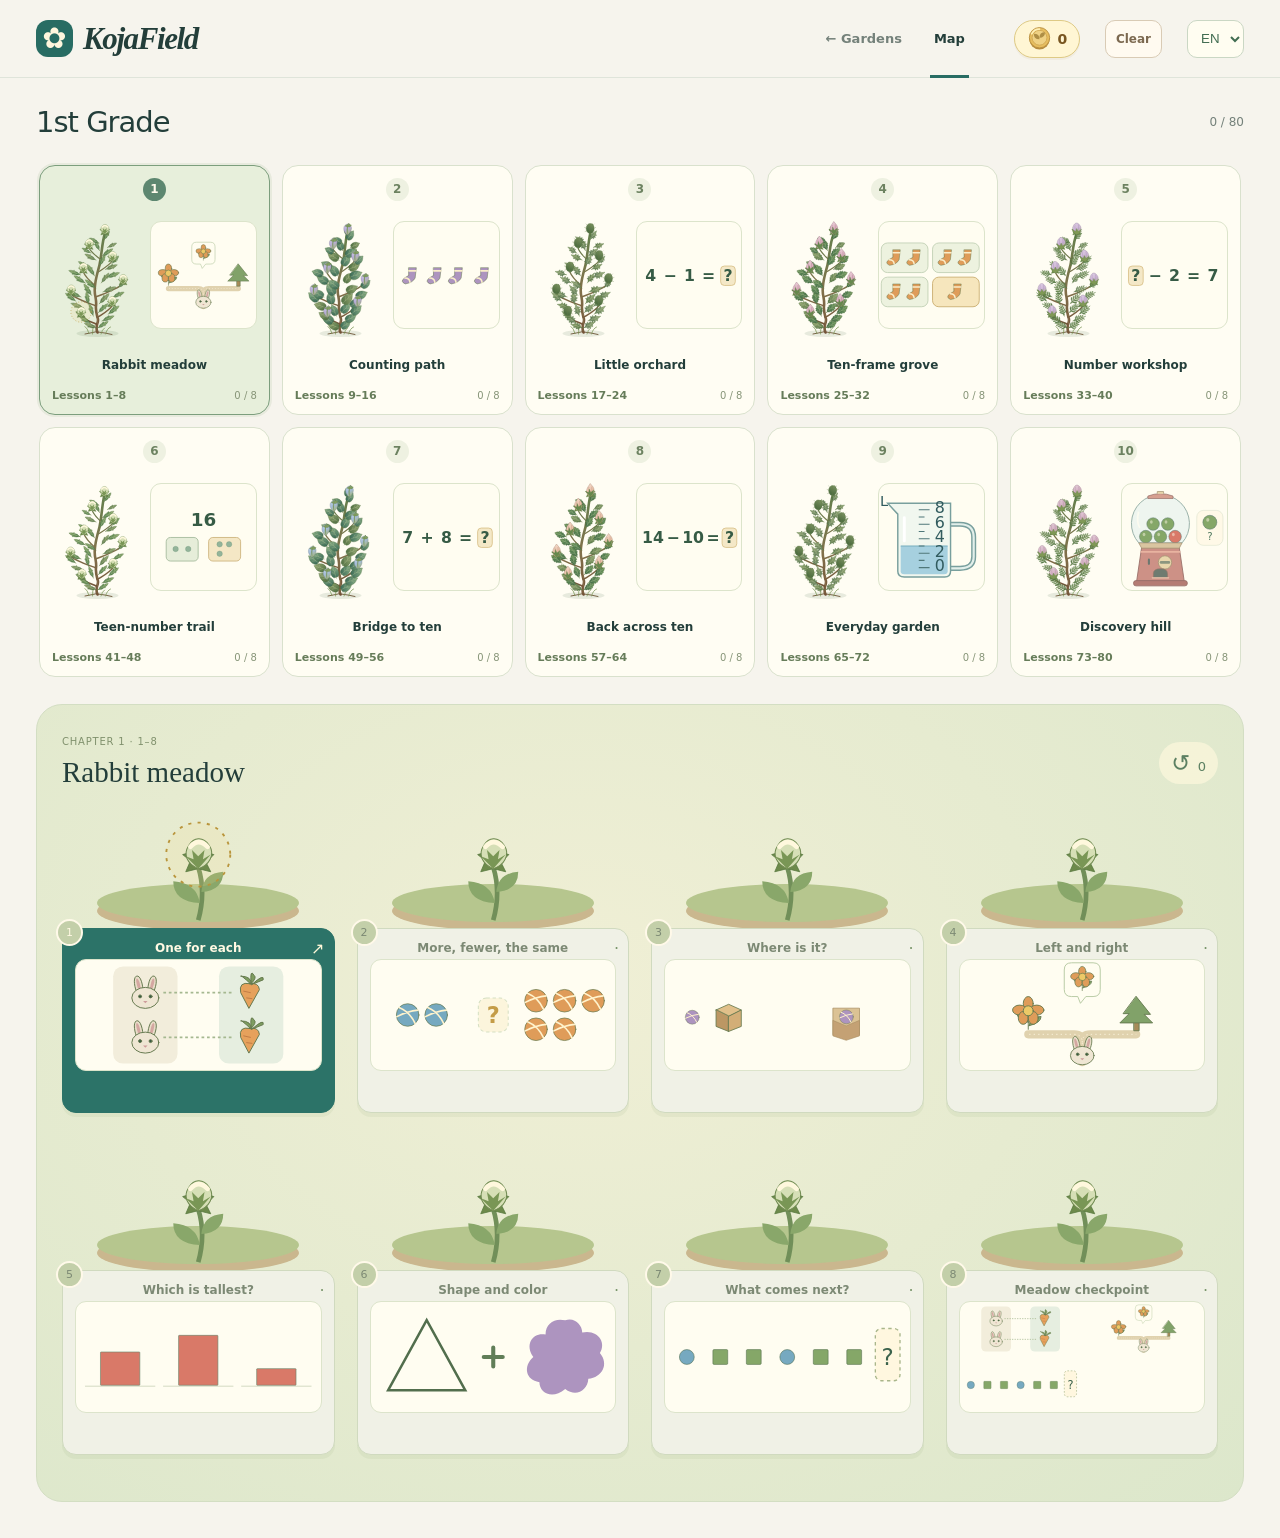
==== garden.html @ 95ffe177 "Add files via upload" ====
<!doctype html>
<html lang="en">
  <head>
    <meta charset="utf-8" />
    <meta name="viewport" content="width=device-width,initial-scale=1" />
    <meta name="theme-color" content="#f6f4ed" />
    <title>1st Grade · KojaField</title>
    <meta
      name="description"
      content="Eighty first-grade maths adventures with pictures and gentle whole-set feedback."
    />
    <link rel="icon" href="assets-mark.svg" />
    <link rel="stylesheet" href="css/styles.css?v=kojafield-20261116-11" />
    <link rel="stylesheet" href="css/gardens.css?v=kojafield-20261116-11" />
    <link rel="stylesheet" href="css/grade1.css?v=kojafield-20261116-11" />
    <link rel="stylesheet" href="css/garden-wallet.css?v=kojafield-20261116-11" />
    <script src="data/grade1.js?v=kojafield-20261116-11" defer></script>
    <script src="js/grade1-questions.js?v=kojafield-20261116-11" defer></script>
    <script src="js/grade1-questions-v4.js?v=kojafield-20261116-11" defer></script>
    <script src="js/grade1-questions-v5.js?v=kojafield-20261116-11" defer></script>
    <script src="js/grade1-simple-questions.js?v=kojafield-20261116-11" defer></script>
    <script src="js/i18n-grade1.js?v=kojafield-20261116-11" defer></script>
    <script src="js/i18n-questions.js?v=kojafield-20261116-11" defer></script>
    <script src="js/i18n.js?v=kojafield-20261116-11" defer></script>
    <script src="js/grade1-engine.js?v=kojafield-20261116-11" defer></script>
    <script src="js/bush.js?v=kojafield-20261116-11" defer></script>
    <script src="js/flower.js?v=kojafield-20261116-11" defer></script>
    <script src="js/grade1-visuals.js?v=kojafield-20261116-11" defer></script>
    <script src="js/grade1-simple-presentation.js?v=kojafield-20261116-11" defer></script>
    <script src="js/grade1-task-design.js?v=kojafield-20261116-11" defer></script>
    <script src="js/grade1-task-cues.js?v=kojafield-20261116-11" defer></script>
    <script src="js/garden-items.js?v=kojafield-20261116-11" defer></script>
    <script src="js/garden-rewards.js?v=kojafield-20261116-11" defer></script>
    <script src="js/garden-wallet.js?v=kojafield-20261116-11" defer></script>
    <script src="js/lesson-previews.js?v=kojafield-20261116-11" defer></script>
    <script src="js/shape-options.js?v=kojafield-20261116-11" defer></script>
    <script src="js/grade1-app.js?v=kojafield-20261116-11" defer></script>
    <link rel="stylesheet" href="css/game-reset.css?v=kojafield-20261116-11" />
    <script src="js/game-reset.js?v=kojafield-20261116-11" defer></script>
  </head>
  <body>
    <a class="skip-link" href="#main">Skip to game</a>
    <header class="site-header garden-lesson-header">
      <a class="brand" href="index.html#garden-1" aria-label="All gardens"
        ><span class="brand-symbol" aria-hidden="true">✿</span> KojaField</a
      >
      <nav aria-label="Navigation">
        <a class="nav-link field-link" href="index.html#garden-1" aria-label="All gardens"
          >← Gardens</a
        ><button class="nav-link active" id="g1-map">Map</button>
      </nav>
      <div class="header-right">
        <a
          class="garden-wallet-pill"
          href="index.html#garden-1"
          data-garden-wallet="grade1"
          aria-label="Garden shop"
          ><span class="sr-only">Coins for your garden</span><span data-wallet-balance>0</span></a
        >
      </div>
      <label class="language-picker" data-no-translate
        ><span class="sr-only">Language / Nyelv</span
        ><select data-language-switch aria-label="Language / Nyelv">
          <option value="en">EN</option>
          <option value="hu">HU</option>
        </select></label
      >
    </header>
    <main id="main">
      <p class="save-note" id="g1-save-note" role="status" hidden>Cannot save in this browser.</p>
      <section id="g1-map-view">
        <div class="journey-heading">
          <h1>1st Grade</h1>
          <span class="field-count" id="g1-count">0 / 80</span>
        </div>
        <div class="g1-worlds" id="g1-worlds" aria-label="Choose a chapter"></div>
        <section class="g1-world-panel">
          <div class="g1-world-heading">
            <div>
              <span id="g1-world-number" class="g1-kicker"></span>
              <h2 id="g1-world-title"></h2>
            </div>
            <button
              id="g1-review"
              class="g1-review-link"
              aria-label="Practise skills that need another try"
            >
              ↺ <span id="g1-review-count">0</span>
            </button>
          </div>
          <div class="g1-stops" id="g1-stops"></div>
        </section>
      </section>
      <section id="g1-lesson-view" hidden>
        <div class="play-top">
          <button class="back-button" id="g1-back">← Map</button
          ><span class="level-skill" id="g1-location"></span>
        </div>
        <div class="play-heading">
          <h1 id="g1-title"></h1>
        </div>
        <details class="learn-panel g1-learn-panel" id="g1-learn">
          <summary>Show an example</summary>
          <div class="learn-content" id="g1-example"></div>
        </details>
        <div class="g1-missions" id="g1-missions" hidden></div>
        <section id="g1-work" hidden>
          <div class="g1-work-top">
            <button id="g1-fresh" type="button" class="button quiet" hidden>
              ↻ Fresh questions
            </button>
            <div class="g1-flower-summary">
              <div id="g1-flower"></div>
              <output id="g1-score">—</output>
            </div>
          </div>
          <section class="g1-workbook">
            <div class="workbook-heading">
              <p id="g1-instruction"></p>
              <span id="g1-answer-count" class="answer-counter"></span>
            </div>
            <div id="g1-progress-dots" class="g1-progress-dots" aria-hidden="true"></div>
            <h2 id="g1-task-prompt" class="g1-set-prompt" hidden></h2>
            <form id="g1-form" novalidate>
              <div id="g1-questions" class="g1-question-grid"></div>
              <div class="workbook-footer">
                <button id="g1-submit" class="button primary g1-big-action" type="submit"></button>
              </div>
            </form>
            <section id="g1-result" class="g1-result" role="status" hidden>
              <h2 id="g1-result-title"></h2>
              <p id="g1-result-copy"></p>
              <div id="g1-reward" class="garden-reward" hidden></div>
              <div id="g1-targeted" class="g1-targeted"></div>
              <div class="g1-result-actions">
                <button class="button primary" id="g1-next"></button
                ><button class="button quiet" id="g1-result-map">← <span>Map</span></button
                ><button class="button quiet" id="g1-retry-mission" hidden>
                  ↺ <span>Again</span>
                </button>
              </div>
            </section>
          </section>
          <div class="g1-record" id="g1-record"></div>
        </section>
      </section>
    </main>
    <dialog class="info-dialog" id="g1-dialog">
      <button class="icon-button dialog-close" id="g1-close" aria-label="Close">×</button>
      <div id="g1-dialog-copy"></div>
    </dialog>
    <noscript>Enable JavaScript to play.</noscript>
  </body>
</html>
---- css/styles.css ----
:root{--paper: #f6f4ed;--white: #fffefa;--ink: #233e3a;--muted: #74817a;--teal: #286c63;--line: #dfe4da;font-family:"Trebuchet MS","Avenir Next",system-ui,sans-serif;color:var(--ink);background:var(--paper);font-synthesis:none}*{box-sizing:border-box}body{margin:0;min-width:340px}button,input{font:inherit}button{cursor:pointer;color:inherit}button:disabled{cursor:default}a{color:inherit}button,a{-webkit-tap-highlight-color:transparent}[hidden]{display:none!important}button:focus-visible,a:focus-visible,input:focus-visible,summary:focus-visible{outline:3px solid #c89f5c;outline-offset:4px}.sr-only{position:absolute;width:1px;height:1px;margin:-1px;overflow:hidden;clip:rect(0,0,0,0);white-space:nowrap}.skip-link{position:absolute;top:-100px;left:15px;z-index:999;background:var(--white);padding:12px}.skip-link:focus{top:10px}.site-header{height:78px;max-width:1280px;padding:0 36px;margin:auto;display:flex;align-items:center;border-bottom:1px solid var(--line);gap:25px}.brand{display:flex;align-items:center;gap:10px;font-family:Georgia,"Palatino Linotype",Palatino,serif;font-style:italic;font-synthesis:style;font-weight:700;letter-spacing:-0.045em;font-size:31px;text-decoration:none}.brand-symbol{display:grid;place-items:center;width:37px;height:37px;background:var(--teal);border-radius:12px;color:#fff6dd;font-family:"Trebuchet MS","Avenir Next",system-ui,sans-serif;font-style:normal;font-weight:800;font-size:35px;line-height:1;padding-bottom:4px;letter-spacing:0}.site-header nav{margin-left:auto;margin-right:20px;height:100%}.nav-link{height:100%;background:none;border:0;font-size:13px;position:relative;font-weight:600;padding:0 4px}.nav-link.active:after{content:"";height:3px;background:var(--teal);position:absolute;bottom:-1px;left:0;right:0}.header-right{display:flex;align-items:center;gap:12px}.icon-button{width:34px;height:34px;display:inline-grid;place-items:center;border:1px solid var(--line);border-radius:50%;background:none;font-size:19px}.icon-button:hover{background:#e9ede3}main{max-width:1280px;margin:auto;padding:0 36px 36px;min-height:calc(100vh - 78px)}.journey-heading{display:flex;align-items:center;justify-content:space-between;padding:27px 0 22px}.journey-heading h1{font-size:29px;letter-spacing:-1px;font-weight:500;line-height:1.2;margin:0}.button{display:inline-flex;align-items:center;justify-content:center;gap:12px;min-height:44px;border-radius:10px;padding:12px 20px;border:0;font-size:12px;font-weight:600}.primary{background:var(--teal);color:#fffaf0}.primary:hover:not(:disabled){background:#1c514b}.primary:disabled{background:#dfe7dc;color:#8b998b}.play-top{display:flex;justify-content:space-between;align-items:center;padding:22px 0 14px}.back-button{background:none;border:0;padding:5px 0;font-size:12px;color:var(--muted)}.play-heading{display:flex;align-items:center;justify-content:space-between;margin:0 0 22px;gap:20px}.play-heading h1{font-family:Georgia,serif;font-weight:400;font-size:34px;letter-spacing:-0.9px;margin:0}.level-skill{font-size:11px;color:var(--muted)}.workbook-heading{display:flex;justify-content:space-between;align-items:center;border-bottom:1px solid #e8ebdf;padding-bottom:17px;gap:15px;min-height:43px}.workbook-heading p{font-size:12px;color:#5d7565;margin:0;line-height:1.6}.answer-counter{font-size:10px;background:#edf2e6;color:#738368;padding:8px;border-radius:7px;white-space:nowrap}.workbook-footer{border-top:1px solid #e8ebdf;padding-top:16px;display:flex;align-items:center;justify-content:flex-end;gap:20px;min-height:60px}.flower-heading{display:flex;justify-content:space-between;align-items:center;gap:15px;font-size:11px;color:#758267}.flower-petal[data-open=true] .petal-art{transform-box:fill-box;transform-origin:50% 100%;animation:petal-open 0.7s ease-out var(--petal-delay) both}@keyframes petal-open{from{opacity:0.35;scale:0.6 0.25}to{opacity:1;scale:1 1}}.info-dialog{border:1px solid #dce3d3;border-radius:20px;background:var(--white);color:var(--ink);max-width:500px;width:calc(100% - 32px);padding:36px;box-shadow:0 24px 100px #173d352e}.info-dialog::backdrop{background:#29453c66;backdrop-filter:blur(5px)}.dialog-close{position:absolute;right:15px;top:15px;font-size:24px}.info-dialog h2{font-family:Georgia,serif;font-size:28px;font-weight:400;margin:4px 0 20px}.info-dialog p,.info-dialog li{font-size:13px;line-height:1.85;color:#72816e}.info-dialog ol{padding-left:20px;margin-bottom:0}.info-dialog li{margin-bottom:10px}@media(max-width:900px){.site-header{padding-inline:24px}.site-header nav{margin-right:10px}main{padding:0 24px 30px}.workbook-heading p{font-size:11px}.workbook-footer .button{font-size:11px}.level-skill{font-size:10px}}@media(max-width:700px){.site-header{height:70px;padding-inline:20px;gap:14px}.brand{font-size:26px}.brand-symbol{width:33px;height:33px;font-size:31px}.site-header nav{margin-right:5px}.header-right{gap:8px}.nav-link{font-size:12px}main{padding:0 20px 25px}.journey-heading{padding:24px 0 18px}.journey-heading h1{font-size:26px}.play-heading{gap:15px;margin-bottom:18px}.play-heading h1{font-size:30px}.level-skill{font-size:9px;text-align:right}.flower-heading{font-size:10px}.workbook-footer{min-height:56px;gap:12px}.workbook-footer .button{font-size:11px;min-height:40px}.answer-counter{font-size:9px;padding:6px 8px}.info-dialog{padding:32px 25px}}@media(max-width:420px){.site-header{padding-inline:15px;gap:12px}.site-header nav{margin-right:0}.header-right{gap:7px}.brand{font-size:23px}.journey-heading h1{font-size:25px}main{padding-inline:15px}.play-heading h1{font-size:28px}.level-skill{max-width:100px;font-size:8px}}@media(prefers-reduced-motion:reduce){*,*:before,*:after{animation:none!important;transition:none!important;scroll-behavior:auto!important}}@media(max-width:650px){.play-heading h1{font-size:28px}}@media(max-width:370px){.play-heading h1{font-size:25px}}.brand-symbol{font-size:29px;padding-bottom:0}@media(max-width:700px){.brand{font-size:22px;gap:7px}.brand-symbol{width:30px;height:30px;font-size:25px}.site-header{gap:10px}.site-header nav{margin-right:0}.nav-link{font-size:11px}.header-right .icon-button{width:30px;height:30px}}@media(max-width:380px){.brand{font-size:20px;letter-spacing:-1px}.brand-symbol{width:26px;height:28px;font-size:23px}.site-header{gap:7px}}.language-picker{display:flex;flex:none;align-items:center}.language-picker select{width:57px;min-height:38px;padding:7px 4px 7px 9px;border:1px solid #cad7c4;border-radius:10px;background:#fffdf1;color:#416c51;cursor:pointer}.language-picker select:focus-visible{outline:3px solid #c89f5c;outline-offset:3px}@media(max-width:700px){.site-header .field-link{display:none}.language-picker select{width:52px;min-height:35px;font-size:11px}.site-header nav{margin-left:auto}.site-header{column-gap:8px}}@media(max-width:380px){.site-header{column-gap:5px}.site-header .brand{font-size:19px;gap:6px}.language-picker select{width:48px}}
---- css/gardens.css ----
.site-header .field-link{display:inline-flex;align-items:center;text-decoration:none;margin-right:24px;color:var(--muted)}.site-header nav>span{display:flex;align-items:center}.field-count{font-size:12px;color:var(--muted)}.big-field{position:relative;isolation:isolate;overflow:clip;display:grid;grid-template-columns:minmax(250px,0.7fr) minmax(0,1.8fr);align-items:center;gap:12px;min-height:700px;padding:24px 18px 48px;border:1px solid #d4dfc6;border-radius:28px;background:#e3ebd0}.field-scenery{position:absolute;inset:0;width:100%;height:100%;z-index:-1}.garden-choice{position:relative;min-width:0;text-align:center}.garden-pick{display:block;position:relative;width:100%;padding:0;border:0;background:none;color:inherit}.garden-art{display:block;width:100%;height:310px;transition:translate 0.25s,filter 0.25s}.garden-art>svg{width:100%;height:100%;overflow:visible}.grade-three .garden-art{height:auto}.garden-pick:hover .garden-art,.garden-choice[data-selected=true] .garden-art{translate:0 -4px;filter:drop-shadow(0 8px 6px #59704616)}.garden-sign{display:grid;grid-template-columns:1fr auto;text-align:left;gap:7px 18px;max-width:238px;margin:-24px auto 0;position:relative;padding:18px 21px;background:#fffdf1;border:1px solid #c8d4b7;border-radius:15px;box-shadow:0 5px 0 #a1b18a22,0 8px 20px #687f4d17}.garden-sign strong{font-size:22px;grid-column:1;font-family:Georgia,serif;font-weight:400}.garden-sign>span:not(.garden-progress){font-size:11px;color:#83906f}.garden-progress{grid-column:2;grid-row:1/3;align-self:center;font-size:11px;color:#7d916b;white-space:nowrap}.grade-three .garden-sign{margin:-2px auto 0;max-width:270px}.garden-choice[data-selected=true] .garden-sign{border-color:#568173;outline:3px solid #5b806327;outline-offset:2px}.enter-garden{margin:16px auto 0;min-width:136px;text-decoration:none;justify-content:space-between}.garden-choice[data-selected=true]>.garden-entry{position:sticky;bottom:16px;z-index:3}.chapter-garden{position:relative;isolation:isolate;display:grid;grid-template-columns:repeat(5,minmax(0,1fr));align-items:end;gap:12px 5px;padding:30px 7% 67px}.garden-ground{position:absolute;z-index:-2;inset:7% 0 -1%;width:100%;height:94%;pointer-events:none}.chapter-bed{position:relative;display:flex;flex-direction:column;align-items:center;min-width:0;padding:0;border:0;background:none;color:inherit;font:inherit;cursor:pointer;transform:translateY(var(--plant-rise, 0));z-index:1}.chapter-bed:nth-of-type(5n+1){--plant-rise: 18px;--marker-tilt: -3deg}.chapter-bed:nth-of-type(5n+2){--plant-rise: -8px;--marker-tilt: 2deg}.chapter-bed:nth-of-type(5n+3){--plant-rise: 8px;--marker-tilt: -1deg}.chapter-bed:nth-of-type(5n+4){--plant-rise: -3px;--marker-tilt: 3deg}.chapter-bed:nth-of-type(5n){--plant-rise: 20px;--marker-tilt: -2deg}.chapter-plant{display:block;width:100%}.chapter-plant>.lesson-bush{display:block;width:100%;height:auto;overflow:visible;filter:drop-shadow(2px 3px 1px #36442e0d)}.chapter-name{position:relative;display:flex;align-items:center;justify-content:center;min-height:28px;width:100%;max-width:140px;font-size:10px;font-weight:500;line-height:1.25;padding:4px 5px;color:#576449;background:#f3e8c7;border:1px solid #c3b489;border-radius:3px 5px 4px 3px;box-shadow:1px 2px 2px #4e452522;rotate:var(--marker-tilt, -2deg)}.chapter-name:after{content:"";position:absolute;z-index:-1;top:100%;left:48%;width:4px;height:8px;background:#ab966a;clip-path:polygon(0 0,100% 0,85% 85%,40% 100%,0 85%)}.patch-tuft{position:absolute;z-index:-1;width:30px;height:30px;pointer-events:none}.patch-tuft svg{display:block;width:100%;height:100%}.patch-pebble{position:absolute;z-index:-1;width:var(--stone-size);height:calc(var(--stone-size) * 0.65);background:linear-gradient(145deg,#e6ddbe,#b6b89a);border-radius:45% 55% 48% 42%;box-shadow:1px 2px 1px #63774630;pointer-events:none}@media(max-width:1200px)and (min-width:1001px){.big-field{grid-template-columns:minmax(220px,0.65fr) minmax(0,1.75fr);gap:3px;padding-inline:10px}.chapter-garden{grid-template-columns:repeat(4,minmax(0,1fr));padding-inline:7%;row-gap:15px}}@media(max-width:1000px){.big-field{grid-template-columns:1fr;gap:24px;padding:24px 18px 40px}.garden-choice.grade-one{width:min(100%,360px);justify-self:center}.garden-art{height:280px}.grade-three .garden-art{height:auto}.chapter-garden{grid-template-columns:repeat(5,minmax(0,1fr));padding-inline:7%}.site-header .field-link{margin-right:12px}}@media(max-width:740px){.chapter-garden{grid-template-columns:repeat(3,minmax(0,1fr));gap:14px 7px;padding-inline:7%;padding-bottom:62px}.chapter-bed:last-child{grid-column:2}.chapter-name{font-size:10px}.big-field{padding-inline:10px}.garden-ground{inset:4% 0 -1%;height:97%}}@media(max-width:560px){.big-field{min-height:0;padding:18px 4px 32px;gap:20px;border-radius:22px}.garden-art{height:260px}.garden-sign{margin:-22px auto 0;padding:15px;max-width:218px;gap:7px 10px}.garden-sign strong{font-size:23px}.grade-three .garden-sign{margin:-5px auto 0}.chapter-garden{grid-template-columns:repeat(2,minmax(0,1fr));gap:18px 10px;padding:18px 5% 66px}.chapter-bed:last-child{grid-column:auto}.chapter-bed{--plant-rise: 0px !important}.chapter-bed:nth-child(even){translate:0 16px}.patch-tuft{width:24px;height:24px}.field-count{font-size:10px}.field-scenery{opacity:0.9}.site-header nav{display:flex;align-items:center}.site-header nav .nav-link{font-size:11px}.site-header .nav-link.field-link{font-size:0;min-width:15px;width:15px;flex:none;margin-right:7px}.site-header .field-link:before{content:"←";font-size:16px}}.chapter-bed:nth-of-type(6){--plant-rise: -12px;translate:12px 0}.chapter-bed:nth-of-type(10){--plant-rise: -12px;translate:-12px 0}.chapter-bed:hover .chapter-name,.chapter-bed:focus-visible .chapter-name{background:#fff8df;border-color:#8ba276}.chapter-bed:focus-visible{outline:2px solid #568173;outline-offset:4px;border-radius:45% 45% 10px 10px}.chapter-bed[data-selected=true] .chapter-name{background:#2f7468;color:#fffbed;border-color:#2f7468;box-shadow:0 0 0 3px #fff7d77a}.chapter-bed[data-selected=true] .chapter-name:after{background:#2f7468}.flower-tooltip{position:fixed;z-index:20;max-width:250px;padding:9px 12px;border:1px solid #bccca9;border-radius:9px;box-shadow:0 4px 16px #294c3526;background:#fffdf0;color:#365541;font-size:12px;line-height:1.4;pointer-events:none;text-align:left}@media(max-width:1200px){.chapter-bed:nth-of-type(6),.chapter-bed:nth-of-type(10){translate:none}}@media(max-width:560px){.garden-ground{inset:-8% -2% -3%;width:104%;height:112%}.chapter-bed:nth-of-type(even){translate:0 16px}.chapter-bed:nth-of-type(odd){translate:none}}@media(max-width:560px){.garden-ground{display:none}.chapter-garden:before{content:"";position:absolute;z-index:-2;inset:100px 4px 20px;border:6px solid #a0b57a;border-radius:48% 52% 51% 49% / 110px 100px 125px 115px;background:radial-gradient(ellipse at 32% 25%,#a2966b66,transparent 65%),#91835e;box-shadow:inset 0 0 0 6px #d6c9a1,0 7px 0 #758c5722}.chapter-bed:nth-of-type(6),.chapter-bed:nth-of-type(10){--plant-rise: 0px}}.chapter-name{display:grid;grid-template-columns:17px minmax(0,1fr);gap:4px;width:calc(100% + 8px);max-width:156px;min-height:35px;padding:5px 16px 5px 11px;border:0;border-radius:0;clip-path:polygon(0 0,calc(100% - 12px) 0,100% 50%,calc(100% - 12px) 100%,0 100%,6px 50%);background:linear-gradient(0deg,#d7c99e 0 2px,#f3e8c7 2px calc(100% - 2px),#fff5d7 calc(100% - 2px));box-shadow:none;color:#576449;font-size:10px;line-height:1.25;text-align:center}.chapter-name:after{content:none}.chapter-number{display:grid;place-items:center;width:17px;height:19px;font-size:11px;font-weight:700;color:#687d50;border-right:1px solid #c7be98;padding-right:4px}.chapter-bed:hover .chapter-name,.chapter-bed:focus-visible .chapter-name{background:#fff7d7}.chapter-bed[data-selected=true] .chapter-name{background:linear-gradient(0deg,#20594f 0 2px,#2f7468 2px calc(100% - 2px),#548f77 calc(100% - 2px));color:#fffbed;box-shadow:none}.chapter-bed[data-selected=true] .chapter-number{color:#fff4c2;border-color:#8eb099}@media(max-width:560px){.chapter-name{font-size:10px;min-height:37px;max-width:170px}}.chapter-bed{cursor:default}.chapter-name{cursor:pointer;text-decoration:none}.chapter-name:focus-visible{outline:0;background:#fff8df;box-shadow:inset 0 0 0 3px #397965}.bush-flower,.lesson-plant{cursor:pointer;outline:none;touch-action:manipulation}.flower-hit{pointer-events:all;stroke:transparent;stroke-width:1.5}.bush-flower:hover>.flower-hit,.bush-flower:focus-visible>.flower-hit{fill:#fff8d525;stroke:#fff5ca}.lesson-plant:hover .flower-hit,.lesson-plant:focus-visible .flower-hit{fill:#fff8d525;stroke:#fff5ca;stroke-width:9}.garden-choice[data-selected=true] .garden-art{translate:none}@media(min-width:561px){.chapter-garden{padding-bottom:90px}.garden-ground{top:-8%;bottom:auto;height:120%}}.garden-entry{min-height:60px;display:flow-root}.garden-entry .enter-garden{box-shadow:0 5px 18px #284c3933}.big-field{grid-template-columns:1fr;gap:54px;padding:28px 24px 42px}.garden-choice.grade-one,.garden-choice.grade-three{width:100%;max-width:1050px;justify-self:center}.grade-one .garden-art{height:auto}.grade-one .garden-sign{margin:-2px auto 0;max-width:270px}@media(max-width:1200px)and (min-width:1001px){.big-field{grid-template-columns:1fr}.chapter-garden{grid-template-columns:repeat(5,minmax(0,1fr))}.chapter-bed:nth-last-child(2){grid-column:auto}}@media(max-width:560px){.big-field{padding:18px 4px 32px;gap:35px}.grade-one .garden-art{height:auto}.grade-one .garden-sign{margin:-5px auto 0}}@media(min-width:1001px){.chapter-bed:nth-of-type(10){translate:-24px 0;--plant-rise: -20px}}@media(max-width:700px){.site-header nav .nav-link.field-link{display:none}}@media(max-width:380px){.site-header{gap:5px}.site-header .brand{font-size:19px;gap:6px}}.chapter-plant,.chapter-plant>.lesson-bush{pointer-events:none}.chapter-plant .bush-flower{pointer-events:all}.chapter-bed{pointer-events:none}.chapter-name{pointer-events:auto}
---- css/grade1.css ----
.g1-world{display:grid;grid-template-columns:52px 1fr;gap:5px 11px;align-items:center;min-height:95px;padding:12px;border:1px solid #d9e1cd;border-radius:16px;background:#fffdf3;text-align:left}.g1-world[aria-pressed=true]{background:#e7efdb;border-color:#7c9e7d;box-shadow:0 0 0 2px #809c7020}.g1-world-art{grid-row:1/3;width:52px;height:54px}.g1-world-art svg{width:100%;height:100%}.g1-world-panel{background:radial-gradient(ellipse at 45% 35%,#f0efd5,#dce7cb);border:1px solid #d3dec3;border-radius:26px;padding:25px}.g1-world-heading{display:flex;justify-content:space-between;align-items:center}.g1-world-heading h2{font:400 29px Georgia,serif;margin:7px 0}.g1-kicker{font-size:10px;letter-spacing:0.8px;color:#80916d}.g1-review-link{border:0;background:#fff9dfaa;color:#5c8062;font-size:23px;border-radius:30px;padding:8px 12px}.g1-review-link span{font-size:13px}.g1-stops{display:grid;grid-template-columns:repeat(4,minmax(0,1fr));gap:22px;padding-top:18px}.g1-stop{position:relative;text-align:center;min-width:0;min-height:275px}.g1-level{width:100%;border:0;background:none;padding:0}.g1-map-flower{height:114px;display:block;position:relative}.g1-map-flower:before{content:"";position:absolute;inset:auto 13% 6px;height:38px;background:#b6c68e;border-radius:50%;box-shadow:0 8px #cab78e}.g1-map-flower svg{position:relative;width:100%;height:137px;margin-top:-18px;overflow:visible}.g1-level-info{display:block;position:relative;padding:12px;background:#fff9e5;border:1px solid #d0dabf;border-radius:14px;min-height:126px;box-shadow:0 4px #9aaf7f20}.g1-level-number{position:absolute;top:-10px;left:-7px;display:grid;place-items:center;width:27px;height:27px;border-radius:50%;background:#c3cfa9;border:2px solid #fff9e9;font-size:11px}.g1-level-name{display:block;font-size:12px;font-weight:600;line-height:1.3;padding-inline:10px}.g1-preview{display:block;height:65px;overflow:hidden}.g1-preview svg{width:100%;height:72px}.g1-level-status{position:absolute;right:9px;top:10px;color:#7a966b;font-size:16px}.g1-stop[data-current=true] .g1-level-info{background:#2c7368;color:#fff9e3;border-color:#2c7368}.g1-stop[data-current=true] .g1-level-status{color:#fff8d9}.g1-stop[data-upcoming=true] .g1-map-flower{filter:grayscale(0.7);opacity:0.7}.g1-stop[data-upcoming=true] .g1-level-info{background:#f0f1e6;color:#7c8974}.g1-stop[data-selected=true] .g1-level-info{outline:2px solid #548b75;outline-offset:3px}.g1-level-start{display:flex;width:116px;min-height:38px;margin:11px auto 0;justify-content:space-between}.g1-model{display:block;width:100%;max-width:390px;height:auto;margin:auto;overflow:visible;font-family:inherit}.g1-help-button{width:40px;height:40px;flex:none;display:grid;place-items:center;background:#edf3e1;border:1px solid #cddbbe;color:#567a5d;border-radius:50%;padding:9px}.g1-big-action{min-height:48px;font-size:14px;gap:16px}.g1-card{position:relative;min-width:0;border:1px solid #e0e5d6;border-radius:18px;padding:16px;background:#fffef7;display:flex;flex-direction:column;gap:10px}.g1-card.reviewed{border-color:#7ca18a;box-shadow:inset 0 0 0 1px #7ca18a40}.g1-card-head{display:flex;align-items:center;justify-content:space-between;gap:10px;min-height:39px}.g1-card-number{font-size:11px;color:#9aa78c}.g1-card-prompt{font-size:14px;line-height:1.55;font-weight:500;margin:0;color:#46644d;min-height:43px}.g1-choice-grid{display:grid;grid-template-columns:repeat(3,minmax(0,1fr));gap:8px}.g1-choice-grid[data-count="2"]{grid-template-columns:repeat(2,minmax(0,1fr))}.g1-choice{display:flex;align-items:center;justify-content:center;min-width:0;min-height:70px;padding:7px;border:2px solid #dce3cf;border-radius:13px;background:#fffdf0;position:relative;color:#507156}.g1-choice[aria-pressed=true]{border-color:#558b78;background:#e6efda;box-shadow:0 0 0 2px #6c937b18}.g1-choice:disabled{opacity:1;cursor:default}.g1-choice-text{font-size:25px;font-weight:600;line-height:1.3}.g1-choice-caption{font-size:11px;line-height:1.3}.g1-multi .g1-choice{min-height:84px}.g1-card-tools{display:flex;align-items:center;justify-content:flex-end;gap:10px;margin-top:3px}.g1-check{height:38px;width:38px;display:grid;place-items:center;padding:0;border:1px solid #b9cbae;border-radius:50%;background:#f7f9ed;font-size:20px;color:#809574}.g1-check[aria-pressed=true]{background:#6b9680;color:#fffbe5;border-color:#6b9680}.g1-build{display:flex;flex-wrap:wrap;align-items:center;justify-content:center;gap:9px;padding:6px;border-radius:14px;background:#eef2e3}.g1-build button{display:grid;place-items:center;width:43px;height:43px;background:#fffbed;border:1px solid #b9c9a8;border-radius:11px;font-size:26px;color:#527e5d}.g1-build output{min-width:38px;font-size:26px;font-weight:600;color:#3e6f54;text-align:center}.g1-build-tray{width:100%;min-height:68px;border-radius:10px;background:#fffdf244;display:flex;flex-wrap:wrap;justify-content:center;gap:6px;padding:10px}.g1-counter{width:23px;height:23px;border-radius:50%;background:#81a578;border:2px solid #648c60;box-shadow:inset 0 3px #ffffff38}.g1-build[data-touched=false] output{color:#9eab91}.g1-build-zero{font-size:26px;color:#8ca07a}.g1-build-done{font-size:17px!important;width:43px!important}.g1-hint{border:1px solid #d4dfc4;background:#f0f4e5;border-radius:13px;padding:13px;margin-top:8px}.g1-hint-head{display:flex;align-items:center;justify-content:space-between;gap:8px}.g1-hint p{font-size:12px;line-height:1.6;color:#6a7e60;margin:8px 0}.g1-hint .g1-model{max-width:330px}.g1-hint-next{border:0;border-radius:8px;padding:9px 12px;background:#dde9ce;color:#517454;font-size:12px}.g1-work-top{display:flex;align-items:center;justify-content:space-between;gap:20px;margin-bottom:15px}.g1-flower-summary{display:flex;align-items:center;gap:10px;max-width:420px}.g1-flower-summary output{font-size:16px;color:#59774f;white-space:nowrap}.g1-flower-summary>span{font-size:11px;line-height:1.5;color:#869374;max-width:130px}.g1-workbook{padding:23px;border:1px solid #dce3d0;border-radius:22px;background:#fffdf6}.g1-question-grid{display:grid;grid-template-columns:repeat(2,minmax(0,1fr));gap:17px;padding:18px 0}.g1-progress-dots{display:flex;gap:8px;margin:17px 0 0;justify-content:center}.g1-progress-dot{width:10px;height:10px;border-radius:50%;border:1px solid #bfcea9;background:#f6f8ec}.g1-progress-dot[data-filled=true]{background:#91b183;border-color:#91b183}.g1-progress-dot[data-checked=true]{background:#4e8971;border-color:#4e8971}.g1-result{border-top:1px solid #dce4cd;padding:24px 0 0;text-align:center}.g1-result h2{font:400 28px Georgia,serif;margin:0 0 12px}.g1-result p{font-size:14px;color:#728367;line-height:1.7}.g1-result-actions{display:flex;justify-content:center;gap:12px;flex-wrap:wrap;margin-top:18px}.g1-targeted{display:flex;justify-content:center;gap:9px;flex-wrap:wrap}.g1-targeted button{border:1px solid #c9d8bc;border-radius:10px;background:#eaf0de;color:#5b7d59;padding:10px 13px;font-size:12px}.g1-record{font-size:11px;color:#89967b;text-align:center;line-height:1.7;margin-top:15px}.g1-missions{display:flex;gap:12px;justify-content:center;flex-wrap:wrap;margin-bottom:19px}.g1-mission{min-width:74px;min-height:52px;font-size:19px;border-radius:13px;border:1px solid #c8d5b7;background:#fffbee;color:#6b8b60}.g1-mission[aria-pressed=true]{background:#dfe9cf;border-color:#749a76}.g1-mission[data-passed=true]{background:#79a184;color:#fffbe9}#g1-title:focus{outline:0}.g1-dialog-list{display:grid;gap:9px}.g1-dialog-list button{padding:13px;border:1px solid #d6e1c7;border-radius:10px;background:#eef3e2;color:#63805a;text-align:left}@media(max-width:1050px){.g1-worlds{gap:9px}.g1-world{grid-template-columns:40px 1fr;gap:5px 7px;padding:10px}.g1-world-art{width:40px;height:47px}.g1-world strong{font-size:10px}.g1-stops{gap:20px 15px}.g1-card{padding:14px}.g1-choice{padding:5px}.g1-choice-text{font-size:24px}}@media(max-width:760px){.g1-worlds{display:flex;overflow-x:auto;gap:10px;padding-bottom:8px}.g1-world{min-width:165px;grid-template-columns:48px 1fr;min-height:90px}.g1-world strong{font-size:11px}.g1-world-art{width:48px;height:52px}.g1-world-panel{padding:20px 15px;border-radius:20px}.g1-world-heading h2{font-size:25px}.g1-stops{grid-template-columns:repeat(2,minmax(0,1fr));gap:23px 16px}.g1-level-info{padding:12px 9px;min-height:133px}.g1-level-name{font-size:11px}.g1-stop{min-height:285px}.g1-question-grid{grid-template-columns:1fr}.g1-card-prompt{font-size:15px;min-height:0}.g1-choice{min-height:85px}.g1-choice>.g1-model{max-height:123px}.g1-flower-summary>span{display:none}.g1-build button{width:45px;height:45px}.g1-counter{width:24px;height:24px}.g1-workbook .workbook-heading{gap:10px}.g1-workbook .workbook-heading p{font-size:13px}.g1-result-actions .button{font-size:12px}.g1-choice-caption{font-size:12px}}@media(max-width:390px){.g1-stops{gap:22px 12px}.g1-level-name{font-size:10px}.g1-level-info{padding-inline:7px}.g1-preview{height:62px}.g1-level-number{width:24px;height:24px}.g1-card{padding:13px}.g1-choice-grid{gap:6px}.g1-choice{padding:4px;min-height:79px}.g1-choice-text{font-size:23px}.g1-workbook{padding:13px}.g1-big-action{font-size:13px}}.g1-action-icon{display:inline-block;width:24px;height:28px;vertical-align:middle}.g1-preview svg{height:112px}.g1-stop{min-height:320px}@media(max-width:700px){.g1-work-top{gap:8px}.g1-preview{height:93px}.g1-preview svg{height:100px}.g1-level-info{min-height:153px}.g1-stop{min-height:309px}}.g1-choice-item{min-width:0;display:flex;flex-direction:column;align-items:center;gap:6px}.g1-choice-item>.g1-choice{width:100%;flex:1}.g1-help-button,.g1-check,.g1-build button{min-width:44px;min-height:44px;width:44px;height:44px}.g1-build-done{width:44px!important}.g1-hint-next{min-height:44px;min-width:44px}.g1-level-start{min-height:44px}#g1-work{display:grid;grid-template-columns:minmax(0,1fr) 252px;gap:18px;align-items:start}.g1-work-top{grid-column:2;grid-row:1;position:sticky;top:18px;display:flex;flex-wrap:wrap;justify-content:center;gap:9px;padding:18px 12px;background:radial-gradient(ellipse at 50% 35%,#fff7e1,#e9efdd 85%);border:1px solid #d4dfc7;border-radius:22px;margin:0}.g1-workbook{grid-column:1;grid-row:1;min-width:0;padding:18px}.g1-record{grid-column:1/-1;margin-top:0}.g1-flower-summary{display:flex;flex-direction:column;gap:8px;width:100%;max-width:none;order:-1}.g1-flower-summary #g1-flower{width:226px;height:276px}.g1-flower-summary svg{width:226px;height:276px;display:block;overflow:visible}.g1-flower-summary output{font-size:29px;color:#466d4b}.g1-flower-summary>span{display:block;font-size:12px;max-width:none;text-align:center;margin-bottom:12px}.g1-question-grid{gap:12px;padding:14px 0;align-items:start}.g1-card{padding:12px;gap:7px;border-radius:15px}.g1-card-prompt{min-height:0;font-size:14px;line-height:1.4}.g1-card>.g1-model{flex:none;min-height:0;height:145px;max-width:100%;object-fit:contain}.g1-card-tools{margin-top:0;gap:7px}.g1-choice-grid{gap:7px}.g1-choice-item{position:relative;display:block}.g1-choice-item>.g1-choice{height:100%;min-height:102px;padding:6px 5px 40px}.g1-choice>.g1-model{height:82px;max-height:100px;width:100%;max-width:100%}.g1-choice-grid[data-visual-layout=wide]{grid-template-columns:repeat(2,minmax(0,1fr))}.g1-choice-grid[data-visual-layout=wide] .g1-choice{min-height:120px}.g1-choice-grid[data-visual-layout=wide] .g1-choice>.g1-model{height:100px;max-height:110px}.g1-choice-grid[data-visual-layout=wide][data-count="3"]>.g1-choice-item:last-child{grid-column:1/-1;width:calc(50% - 3.5px);justify-self:center}.g1-multi .g1-choice-item>.g1-choice{min-height:100px}.g1-build{gap:7px;padding:7px}.g1-build-tray{min-height:42px;padding:5px;gap:4px}.g1-counter{width:19px;height:19px}.g1-hint{padding:10px;margin-top:2px}.g1-hint .g1-model{max-height:185px}.g1-hint p{margin:6px 0}@media(max-width:1050px){#g1-work{grid-template-columns:minmax(0,1fr) 214px;gap:14px}.g1-flower-summary #g1-flower,.g1-flower-summary svg{width:190px;height:244px}.g1-work-top{padding:14px 10px}.g1-workbook{padding:14px}.g1-question-grid{grid-template-columns:1fr}.g1-card>.g1-model{height:156px}}@media(max-width:760px){#g1-work{display:flex;flex-direction:column;gap:14px}.g1-work-top{position:relative;top:auto;display:grid;grid-template-columns:minmax(0,1fr);grid-template-rows:1fr;align-items:center;width:100%;padding:10px 14px;gap:8px;min-height:204px}.g1-flower-summary{grid-column:1;grid-row:1;display:grid;grid-template-columns:1fr 1fr;gap:0;align-items:center;justify-items:center}.g1-flower-summary #g1-flower{grid-column:1/-1;width:154px;height:172px}.g1-flower-summary svg{width:154px;height:188px;margin-top:-10px}.g1-flower-summary output{font-size:22px;justify-self:end;padding-right:8px}.g1-flower-summary>span{font-size:10px;line-height:1.3;margin:0;text-align:left;justify-self:start}.g1-workbook{width:100%;padding:12px}.g1-card{padding:11px;gap:6px}.g1-card>.g1-model{height:146px;max-width:100%}.g1-choice-grid[data-visual-layout=wide]{grid-template-columns:repeat(2,minmax(0,1fr))}.g1-choice-grid[data-visual-layout=wide] .g1-choice{min-height:118px}.g1-choice-grid[data-visual-layout=wide] .g1-choice>.g1-model{height:94px;max-height:104px}.g1-card-prompt{font-size:14px}.g1-record{width:100%}.g1-question-grid{gap:12px}}.g1-choice-item:not(.g1-weekday-option)>.g1-choice{padding-bottom:6px;min-height:80px}.g1-choice-grid[data-visual-layout=wide] .g1-choice-item:not(.g1-weekday-option)>.g1-choice{min-height:106px}.g1-card[data-visual-type=hundredchart]>.g1-model{height:auto;max-height:330px;aspect-ratio:1;max-width:330px}.g1-card[data-visual-type=hundredchart]{grid-column:1/-1}.g1-card-head{position:absolute;inset:8px 10px auto;min-height:44px;pointer-events:none}.g1-card-head>*{pointer-events:auto}.g1-card-number{align-self:center}.g1-card-prompt{padding:4px 46px 0 20px;min-height:44px}.g1-card>.g1-model{height:128px}@media(max-width:760px){.g1-card>.g1-model{height:128px}.g1-card-prompt{padding-right:44px}}.g1-card[data-visual-type=clock]>.g1-model{height:175px}.g1-card[data-visual-type=hundredchart]>.g1-model{height:auto;max-height:330px}.g1-card-prompt.sr-only{position:absolute;padding:0;min-height:0}.g1-picture-goal{margin:1px 42px 0 18px;min-height:70px;display:grid;place-items:center}.g1-task-cue{display:block;width:100%;max-width:360px;height:auto;min-height:70px;max-height:100px;overflow:visible}.g1-cue-model{overflow:visible}.g1-card-head{align-items:start}.g1-multi .g1-choice::after{content:"";position:absolute;right:7px;top:7px;width:18px;height:18px;border:1.5px solid #97ae8b;border-radius:5px;background:#fffdf3;box-shadow:0 1px 3px #59754910}.g1-multi .g1-choice[aria-pressed=true]::after{content:"✓";background:#5e8b72;border-color:#5e8b72;color:white;font-size:15px;line-height:17px;text-align:center}@media(max-width:760px){.g1-picture-goal{margin-right:40px;min-height:74px}.g1-task-cue{min-height:74px}.g1-work-top{grid-template-rows:1fr}.g1-flower-summary{grid-row:1}}.g1-task-cue[data-cue-lines="2"]{min-height:112px;max-height:145px}.g1-picture-goal:has(.g1-task-cue[data-cue-lines="2"]){margin-inline:18px 22px;min-height:112px}@media(max-width:760px){.g1-task-cue[data-cue-lines="2"]{min-height:112px;max-height:145px}}.g1-symbolic-equation{display:flex;align-items:center;justify-content:center;gap:13px;min-height:62px!important;max-height:none;height:auto;font-size:31px;font-weight:600;color:#41664d;overflow:visible}.g1-number-input{width:62px;height:58px;min-width:0;text-align:center;font:600 30px "Trebuchet MS",system-ui,sans-serif;color:#3f7457;border:1.5px solid #cfdbbb;border-radius:12px;background:#fffbee;padding:5px;box-shadow:inset 0 1px 2px #52754208}.g1-number-input::placeholder{color:#c4ae72}.g1-number-input:disabled{opacity:1;background:#eef3e3}.g1-number-input:focus{outline:3px solid #c8b27980;outline-offset:2px;border-color:#b49c5f}.g1-equation-unit{font-size:19px;color:#8a9b75}.g1-card.g1-no-cue{padding-top:54px}.g1-card:has(.g1-symbolic-equation){min-height:156px}.g1-card:has(.g1-symbolic-equation)>.g1-picture-goal{margin-block:5px;min-height:70px}@media(max-width:760px){.g1-symbolic-equation{font-size:28px;gap:9px}.g1-number-input{width:56px;height:55px;font-size:29px}.g1-card.g1-no-cue{padding-top:53px}}.g1-simple-card{gap:10px;padding:13px;min-height:0}.g1-simple-card .g1-card-head{inset:10px 11px auto}.g1-simple-card>.g1-card-prompt{position:relative;font-size:14px;font-weight:500;line-height:1.4;color:#4c6c50;margin:0;padding:8px 45px 0 20px;min-height:44px}.g1-simple-card>.g1-picture-goal{margin:0;min-height:70px}.g1-simple-card>.g1-model{height:145px;margin:0;max-width:100%}.g1-simple-card[data-activity=pattern]>.g1-model{height:125px}.g1-simple-card[data-activity=ordinal]>.g1-model{height:115px}.g1-simple-card[data-activity=clock]>.g1-model{height:190px}.g1-simple-card .g1-card-tools{margin-top:0}.g1-simple-card .g1-choice-item>.g1-choice{min-height:68px;padding:8px}.g1-simple-card .g1-choice-text{font-size:32px}.g1-simple-card .g1-choice-grid[data-visual-layout=wide] .g1-choice{min-height:110px}.g1-simple-card .g1-hint p{font-size:13px;line-height:1.55}.g1-simple-card .g1-symbolic-equation{min-height:66px!important}.g1-simple-card:has(.g1-symbolic-equation){min-height:0}.g1-simple-card .g1-hint-head{justify-content:flex-end}@media(max-width:760px){.g1-simple-card{padding:12px;gap:9px}.g1-simple-card>.g1-card-prompt{font-size:14px}.g1-simple-card .g1-choice-item>.g1-choice{min-height:67px}}.g1-card-head{z-index:2}.g1-weekday-card .g1-choice{padding-bottom:43px;min-height:99px}.g1-weekday-card .g1-choice-text{font-size:21px}.g1-weekday-card .g1-choice-caption{font-size:13px}.g1-simple-card[data-activity=clock] .g1-choice text{font-size:68px}.g1-simple-card[data-activity=pick]>.g1-model{height:125px}.g1-simple-card .g1-choice-item:not(.g1-weekday-option) .g1-choice>.g1-model{height:82px}.g1-weekday-card>.g1-model{height:110px}.g1-weekday-card .g1-choice-grid{grid-template-columns:minmax(0,1fr)}.g1-weekday-card .g1-choice-item>.g1-choice{min-height:54px;padding:8px 58px 8px 13px}.g1-weekday-card .g1-choice-text,.g1-weekday-card .g1-choice-caption{font-size:22px;line-height:1.2;overflow-wrap:normal}.g1-simple-card>.g1-model[data-measure-kind=mass]{height:205px}.g1-simple-card .g1-hint .g1-model[data-measure-kind=mass]{height:205px;max-height:205px}.g1-simple-card .g1-hint .g1-model[data-roomy-result=true]{max-height:270px}.g1-simple-card[data-visual-type=direction-route]>.g1-model{height:200px}.g1-simple-card .g1-hint .g1-model[data-model=direction-route]{height:205px;max-height:205px}.g1-simple-card .g1-picture-equation{display:grid;grid-template-columns:minmax(0,1fr) 20px minmax(0,1fr) 20px 50px;gap:6px;width:100%;font-size:28px}.g1-picture-equation .g1-equation-picture{display:block;min-width:0;max-width:110px;justify-self:center;width:100%}.g1-picture-equation .g1-equation-picture>.g1-model{height:auto;width:100%;max-height:166px;margin:0}.g1-picture-equation .g1-number-input{width:50px;height:55px;font-size:28px}.g1-simple-card .g1-hint p.g1-hint-equation{font-size:25px;line-height:1.4;text-align:center;font-weight:600;color:#41664d;margin:10px 0}@media(max-width:360px){.g1-simple-card .g1-picture-equation{gap:4px;grid-template-columns:minmax(0,1fr) 18px minmax(0,1fr) 18px 48px;font-size:25px}.g1-picture-equation .g1-number-input{width:48px}}.g1-simple-card.g1-count-card>.g1-card-prompt{min-height:48px}.g1-simple-card.g1-count-card>.g1-model{height:100px;min-height:100px;flex:none}.g1-count-choices{grid-template-columns:repeat(3,minmax(0,1fr));gap:7px;width:min(100%,320px);align-self:center}.g1-simple-card .g1-count-choices .g1-choice{aspect-ratio:1;width:100%;height:auto;min-height:0;padding:2px;border-width:2px;border-radius:13px}.g1-simple-card .g1-count-choices .g1-choice-item>.g1-choice>.g1-model{width:100%;height:auto;max-height:none;margin:0}.g1-count-choices .g1-choice-text{font-size:34px;line-height:1}.g1-simple-card[data-visual-type=bird-story]>.g1-model{height:auto;max-height:185px}.g1-card>.g1-standalone-answer{align-self:center;margin:0}.g1-simple-card[data-visual-type=coins]>.g1-model{height:150px}.g1-simple-card .g1-hint .g1-model[data-model=coins]{height:auto;max-height:180px}.g1-simple-card .g1-hint .g1-model[data-model=coin-calculation],.g1-simple-card .g1-hint .g1-model[data-model=coin-comparison]{height:auto;max-height:240px}.g1-simple-card .g1-hint .g1-model[data-model=kilogram-count]{height:auto;max-height:240px}.g1-simple-card>.g1-model[data-model=litre-cup]{height:248px;max-width:285px;align-self:center}.g1-simple-card .g1-hint .g1-model[data-model=litre-cup]{height:248px;max-height:248px;max-width:285px}.g1-simple-card>.g1-model[data-model=solid-object]{height:210px;max-width:315px;align-self:center}.g1-simple-card .g1-hint .g1-model[data-model=solid-object]{height:210px;max-height:210px}.g1-simple-card>.g1-model[data-model=gumball-machine]{height:240px;max-width:315px;align-self:center}.g1-simple-card .g1-hint .g1-model[data-model=gumball-machine]{height:240px;max-height:240px;max-width:315px}.g1-simple-card.g1-weekday-direct{padding:11px;gap:8px}.g1-weekday-direct>.g1-card-prompt{min-height:38px;padding-top:7px}.g1-weekday-direct .g1-week-board{grid-template-columns:minmax(0,1fr);gap:2px;width:100%}.g1-weekday-direct .g1-choice-item{display:grid;grid-template-columns:minmax(0,1fr);gap:4px;align-items:stretch}.g1-weekday-direct .g1-choice-item>.g1-day-choice{display:flex;gap:6px;justify-content:flex-start;min-height:44px;height:44px;padding:4px 8px;border-width:1.5px;user-select:none}.g1-weekday-direct .g1-choice-text{font-size:20px;line-height:1.2;white-space:nowrap;min-width:0}.g1-day-position{width:16px;flex:none;font-size:11px;font-weight:500;color:#8a9e7b}.g1-today-label{margin-left:auto;font-size:11px;line-height:1;padding:4px;background:#ead08d;color:#685c30;border-radius:5px;white-space:nowrap}.g1-day-choice[data-today=true]{background:#fbf1d1;border-color:#d8c58d}.g1-day-choice[aria-pressed=true]{border-color:#558b78;background:#e6efda;box-shadow:inset 0 0 0 1px #558b78}.g1-simple-card[data-activity=parity]>.g1-model{height:175px}.g1-choice-grid[data-visual-layout=parity] .g1-choice{display:flex;flex-direction:column;align-items:center;gap:3px;padding:7px}.g1-choice-grid[data-visual-layout=parity] .g1-choice>.g1-model{height:84px;max-height:84px}.g1-choice-grid[data-visual-layout=parity] .g1-choice-caption{font-size:15px}.g1-simple-card .g1-hint .g1-model[data-model=parity]{height:auto;max-height:220px}.g1-map-flower>.chapter-flower{height:114px;width:100%;margin-top:0}.g1-preview{height:118px;display:grid;place-items:center}.g1-level-info{min-height:185px}.lesson-example{display:grid;width:100%;height:112px;place-items:center;overflow:hidden}.lesson-example-item{display:grid;place-items:center;width:100%;height:100%;min-width:0}.lesson-example svg{width:100%;height:108px;max-height:108px}.preview-parts{display:grid;grid-template-rows:30px 78px;width:100%;height:108px}.preview-parts svg:first-child{height:30px}.preview-parts svg:last-child{height:78px}.lesson-example-mixed{grid-template-columns:repeat(2,minmax(0,1fr));gap:2px}.lesson-example-mixed .lesson-example-item{height:53px}.lesson-example-mixed svg{height:50px}.g1-world-art .lesson-example,.g1-world-art .lesson-example-item{height:50px}.g1-world-art .lesson-example svg{height:50px}.g1-world-art .preview-parts{grid-template-rows:15px 35px;height:50px}.g1-world-art .preview-parts svg:first-child{height:15px}.g1-world-art .preview-parts svg:last-child{height:35px}.g1-stop[data-upcoming=true] .g1-map-flower,.g1-stop[data-upcoming=true] .g1-map-flower svg{filter:none;opacity:1}.preview-parity{display:grid;place-items:center;width:100%;height:108px}.preview-parity>b{font-size:32px;line-height:1}.preview-parity>span{display:flex;width:100%;justify-content:center}.lesson-example .preview-parity svg{width:47%;height:52px}.g1-world-art>.chapter-flower{width:52px;height:54px}.g1-worlds{display:flex;gap:8px;overflow-x:auto;scroll-snap-type:x proximity;padding:3px 3px 10px;margin-bottom:20px}.g1-world{flex:1 0 108px;min-width:108px;display:flex;flex-direction:column;gap:3px;align-items:center;justify-content:flex-start;padding:9px 7px 10px;text-align:center;scroll-snap-align:start}.g1-world .chapter-tab-number{display:grid;place-items:center;width:23px;height:23px;border-radius:50%;background:#eef1e1;color:#6c8260;font-size:12px;font-weight:600}.g1-world[aria-pressed=true] .chapter-tab-number{background:#5d8770;color:#fffbed}.g1-world .g1-world-art{display:block;width:90px;height:130px;flex:none}.g1-world-art>.lesson-bush{display:block;width:100%;height:100%}.g1-world strong{display:grid;place-items:center;min-height:40px;font-size:10px;line-height:1.35;font-weight:600;overflow-wrap:anywhere}.g1-world small{font-size:10px;color:#879578}.lesson-example-mixed .preview-parity{height:51px}.lesson-example-mixed .preview-parity>b{font-size:20px}.lesson-example-mixed .preview-parity svg{height:27px}.g1-simple-card>.g1-model[data-model=metre-ruler]{height:170px;max-width:370px;align-self:center}.g1-simple-card .g1-hint .g1-model[data-model=metre-ruler]{height:170px;max-height:170px;max-width:370px}.g1-simple-card>.g1-model[data-model=block-ruler]{height:160px;max-width:370px;align-self:center}.g1-simple-card .g1-hint .g1-model[data-model=block-ruler]{height:160px;max-height:160px;max-width:370px}.g1-worlds{display:grid;grid-template-columns:repeat(5,minmax(0,1fr));gap:12px;overflow:visible;padding:3px;margin-bottom:24px}.g1-world{display:flex;flex-direction:column;align-items:center;min-width:0;width:100%;gap:7px;padding:12px;flex:none}.g1-world .chapter-tab-visuals{display:flex;align-items:center;gap:8px;width:100%;height:120px}.g1-world .g1-world-art{width:76px;height:112px;flex:0 0 76px}.g1-world .chapter-tab-example{display:grid;place-items:center;min-width:0;flex:1;height:112px}.g1-world .chapter-tab-example .lesson-example,.g1-world .chapter-tab-example .lesson-example-item{width:100%;height:108px}.g1-world .chapter-tab-example svg{width:100%;height:104px;max-height:104px}.g1-world .chapter-tab-example .preview-equation{font-size:15px;line-height:1.5}.g1-world .chapter-tab-example .preview-story{font-size:10px;line-height:1.4}.g1-world strong{font-size:12px;min-height:33px;line-height:1.35}.g1-world .chapter-tab-details{display:flex;justify-content:space-between;gap:8px;width:100%;align-items:center}.g1-world .chapter-tab-range{font-size:11px;color:#667c59;font-weight:600}@media(max-width:1100px)and (min-width:701px){.g1-worlds{grid-template-columns:repeat(3,minmax(0,1fr))}}@media(max-width:700px){.g1-worlds{display:flex;overflow-x:auto;gap:12px;scroll-snap-type:x proximity;padding-bottom:12px}.g1-world{flex:0 0 246px;min-width:246px;scroll-snap-align:start}}.g1-world .chapter-tab-visuals{height:134px}.g1-world .g1-world-art{width:90px;height:130px;flex-basis:90px}:is(.g1-preview,.g1-world .chapter-tab-example){color:#3d644d}:is(.g1-preview,.g1-world .chapter-tab-example)>.lesson-example{border:1px solid #dce4cb;border-radius:11px;background:#fffdf1;color:#3d644d}.g1-stop[data-current=true] .g1-preview{color:#3d644d}.g1-learn-panel{margin-bottom:18px;border:1px solid #dce3d1;background:#fcfcf4;border-radius:14px;padding:14px 18px}.g1-learn-panel>summary{cursor:pointer;font-size:13px;color:#527b60}.g1-learn-panel .learn-content{padding:16px}.g1-worked-example{max-width:560px;margin:0 auto}.g1-worked-example .g1-number-input:disabled{opacity:1;background:#e6efda;border-color:#789b78;color:#315c46;-webkit-text-fill-color:#315c46}.g1-example-tick{position:absolute;right:5px;top:3px;font-size:17px;color:#3c7755;line-height:1}.g1-worked-example .g1-choice[aria-pressed=true]{border-color:#568974;background:#e6efda}.g1-example-pair{display:grid;grid-template-columns:repeat(2,minmax(0,1fr));gap:16px}.g1-example-pair .g1-worked-example{width:100%;min-width:0}@media(max-width:700px){.g1-example-pair{grid-template-columns:1fr}.g1-learn-panel{padding:13px 12px}.g1-learn-panel .learn-content{padding:12px 0 0}}.g1-worked-example .g1-card-head{justify-content:flex-end}:is(.g1-preview,.g1-world .chapter-tab-example) svg[data-preview-model=first-equation]{height:108px;max-height:108px;display:block;width:100%;margin:0 auto}:is(.g1-preview,.g1-world .chapter-tab-example) .preview-equation-review{grid-template-columns:minmax(0,1fr);grid-template-rows:repeat(3,minmax(0,1fr));gap:0}:is(.g1-preview,.g1-world .chapter-tab-example) .preview-equation-review .lesson-example-item{height:100%;min-height:0}:is(.g1-preview,.g1-world .chapter-tab-example) .preview-equation-review svg[data-preview-model=first-equation]{height:100%;max-height:100%}:is(.g1-preview,.g1-world .chapter-tab-example) .lesson-example-mixed svg[data-preview-model=first-equation]{height:100%;max-height:100%}:is(.g1-preview,.g1-world .chapter-tab-example) svg.preview-diagram[data-preview-model=parity]{width:100%;height:108px;max-height:108px;margin:0}:is(.g1-preview,.g1-world .chapter-tab-example) .lesson-example-mixed svg.preview-diagram[data-preview-model=parity]{height:50px;max-height:50px}.g1-simple-card.g1-symbolic-task{padding-top:55px}.g1-card.g1-simple-card>.g1-card-prompt.sr-only{position:absolute;width:1px;height:1px;min-height:0;padding:0;margin:-1px;overflow:hidden;clip-path:inset(50%);white-space:nowrap;border:0}.g1-simple-card.g1-shared-prompt{padding-top:55px}.g1-set-prompt{font-size:19px;font-weight:500;line-height:1.5;color:#3f6951;margin:16px 0 0}
---- css/garden-wallet.css ----
.garden-wallet-pill{display:inline-flex;align-items:center;justify-content:center;gap:6px;min-height:38px;min-width:66px;padding:5px 11px;border:1px solid #deca85;border-radius:24px;color:#785621;background:#fff6d4;text-decoration:none;font-size:14px;font-weight:700;font-variant-numeric:tabular-nums;box-shadow:0 2px 0 #bfa36118;white-space:nowrap}.garden-wallet-pill:hover{background:#ffedb5;border-color:#bea05b}.garden-wallet-pill:focus-visible{outline:3px solid #588777;outline-offset:3px}.garden-wallet-icon,.garden-reward-icon{display:inline-flex;flex:none;align-items:center;justify-content:center;width:25px;height:25px}.garden-wallet-icon svg,.garden-reward-icon svg{display:block;width:100%;height:100%}.garden-reward{display:flex;align-items:center;justify-content:center;flex-wrap:wrap;gap:7px;margin:16px 0;padding:11px 14px;border:1px solid #e0ce8e;border-radius:14px;background:#fff7db;color:#796027;font-size:12px}.garden-reward[hidden]{display:none}.garden-reward strong{font-size:23px;font-variant-numeric:tabular-nums}.garden-reward a{margin-left:auto;color:#346c5d;font-weight:600;text-decoration:none;padding:8px 5px;min-height:36px;display:inline-flex;align-items:center}.garden-reward a:hover{text-decoration:underline}.garden-lesson-header .header-right{display:flex;align-items:center;gap:12px}@media(max-width:700px){.garden-lesson-header{gap:9px;padding-inline:14px}.garden-lesson-header .brand{font-size:22px;gap:7px}.garden-lesson-header .brand-symbol{width:29px;height:29px;font-size:28px}.garden-lesson-header nav{margin-right:0}.garden-lesson-header .header-right{gap:5px}.garden-wallet-pill{min-width:57px;min-height:36px;padding:5px 8px;gap:4px;font-size:13px}.garden-wallet-icon{width:23px;height:23px}.garden-lesson-header .language-picker select{padding-inline:4px}.garden-reward{gap:6px;padding:9px 12px}}@media(max-width:560px){.garden-lesson-header{gap:7px;padding-inline:12px}.garden-lesson-header .brand{font-size:20px;gap:5px}.garden-lesson-header .brand-symbol{width:26px;height:26px;font-size:26px}.garden-lesson-header .language-picker select{width:44px;min-width:44px;padding-inline:4px}.garden-lesson-header .language-picker{margin-left:0}}@media(max-width:380px){.garden-lesson-header{padding-inline:8px;gap:6px}.garden-lesson-header .brand{font-size:17px;gap:4px}.garden-lesson-header .brand-symbol{width:23px;height:24px;font-size:23px}.garden-lesson-header nav .nav-link{font-size:10px}.garden-lesson-header .icon-button{width:29px;height:33px}.garden-wallet-pill{min-width:50px;padding-inline:5px;font-size:12px;gap:2px}.garden-wallet-icon{width:21px;height:21px}.garden-lesson-header .header-right{gap:3px}}
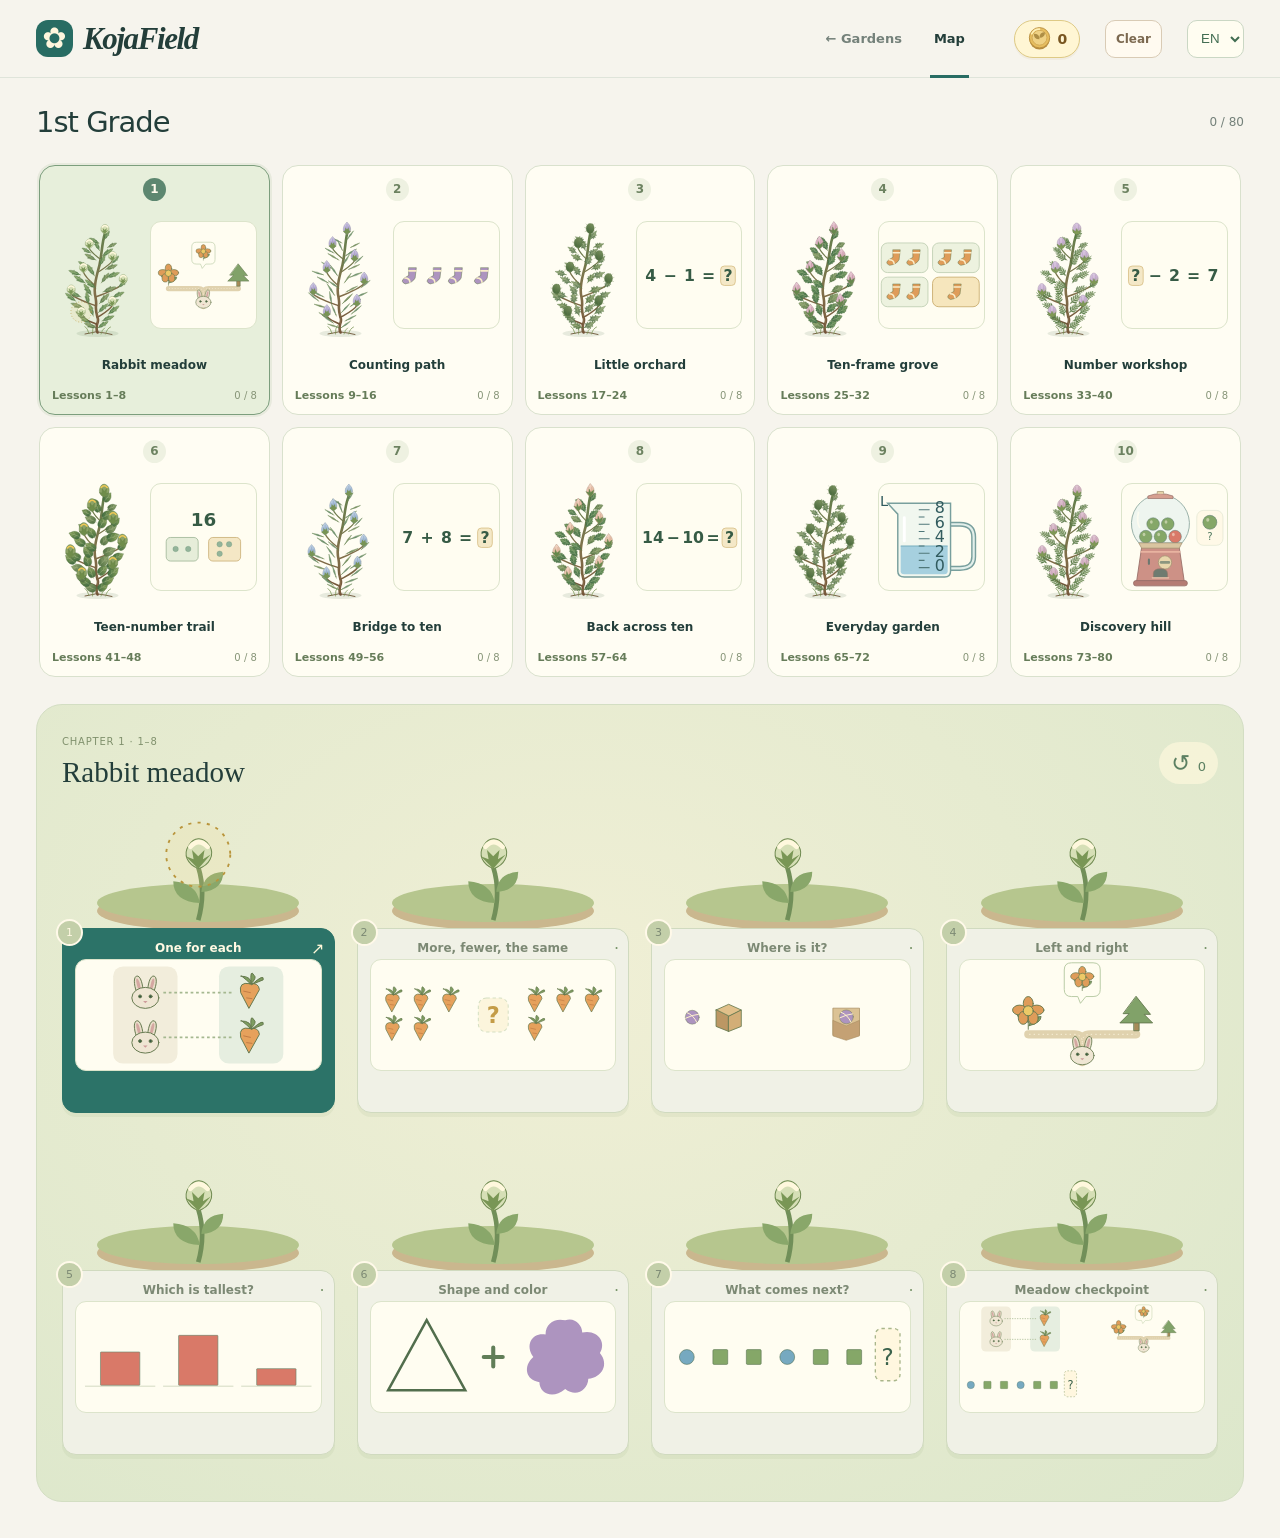
==== commit 72dbd387: "Add files via upload Update" ====
--- a/garden.html
+++ b/garden.html
@@ -10,33 +10,232 @@
       content="Eighty first-grade maths adventures with pictures and gentle whole-set feedback."
     />
     <link rel="icon" href="assets-mark.svg" />
-    <link rel="stylesheet" href="css/styles.css?v=kojafield-20261116-11" />
-    <link rel="stylesheet" href="css/gardens.css?v=kojafield-20261116-11" />
-    <link rel="stylesheet" href="css/grade1.css?v=kojafield-20261116-11" />
-    <link rel="stylesheet" href="css/garden-wallet.css?v=kojafield-20261116-11" />
-    <script src="data/grade1.js?v=kojafield-20261116-11" defer></script>
-    <script src="js/grade1-questions.js?v=kojafield-20261116-11" defer></script>
-    <script src="js/grade1-questions-v4.js?v=kojafield-20261116-11" defer></script>
-    <script src="js/grade1-questions-v5.js?v=kojafield-20261116-11" defer></script>
-    <script src="js/grade1-simple-questions.js?v=kojafield-20261116-11" defer></script>
-    <script src="js/i18n-grade1.js?v=kojafield-20261116-11" defer></script>
-    <script src="js/i18n-questions.js?v=kojafield-20261116-11" defer></script>
-    <script src="js/i18n.js?v=kojafield-20261116-11" defer></script>
-    <script src="js/grade1-engine.js?v=kojafield-20261116-11" defer></script>
-    <script src="js/bush.js?v=kojafield-20261116-11" defer></script>
-    <script src="js/flower.js?v=kojafield-20261116-11" defer></script>
-    <script src="js/grade1-visuals.js?v=kojafield-20261116-11" defer></script>
-    <script src="js/grade1-simple-presentation.js?v=kojafield-20261116-11" defer></script>
-    <script src="js/grade1-task-design.js?v=kojafield-20261116-11" defer></script>
-    <script src="js/grade1-task-cues.js?v=kojafield-20261116-11" defer></script>
-    <script src="js/garden-items.js?v=kojafield-20261116-11" defer></script>
-    <script src="js/garden-rewards.js?v=kojafield-20261116-11" defer></script>
-    <script src="js/garden-wallet.js?v=kojafield-20261116-11" defer></script>
-    <script src="js/lesson-previews.js?v=kojafield-20261116-11" defer></script>
-    <script src="js/shape-options.js?v=kojafield-20261116-11" defer></script>
-    <script src="js/grade1-app.js?v=kojafield-20261116-11" defer></script>
-    <link rel="stylesheet" href="css/game-reset.css?v=kojafield-20261116-11" />
-    <script src="js/game-reset.js?v=kojafield-20261116-11" defer></script>
+    <link rel="stylesheet" href="css/styles.css?v=kojafield-20261120-release" />
+    <link rel="stylesheet" href="css/gardens.css?v=kojafield-20261120-release" />
+    <link rel="stylesheet" href="css/grade1.css?v=kojafield-20261120-release" />
+    <link rel="stylesheet" href="css/garden-wallet.css?v=kojafield-20261120-release" />
+    <script data-game-loader>
+      (function () {
+        'use strict';
+        function boot() {
+          const sources = [...document.querySelectorAll('script[data-game-src]')].map(
+              (node) => node.dataset.gameSrc,
+            ),
+            main = document.getElementById('main');
+          let hungarian = false;
+          try {
+            hungarian = localStorage.getItem('kojagarden.language') === 'hu';
+          } catch {}
+          const copy = hungarian
+              ? {
+                  loading: 'Készül a kerted…',
+                  failed: 'A kerted nem töltődött be. Próbáld újra!',
+                  retry: 'Újra',
+                  reopen: 'Nyissuk meg újra a kerted!',
+                  reload: 'Újratöltés',
+                }
+              : {
+                  loading: 'Getting your garden ready…',
+                  failed: 'Your garden could not load. Try again.',
+                  retry: 'Try again',
+                  reopen: 'Let’s reopen your garden.',
+                  reload: 'Reload',
+                },
+            notice = document.createElement('div'),
+            message = document.createElement('p'),
+            retry = document.createElement('button');
+          notice.id = 'game-startup-notice';
+          notice.dataset.noTranslate = '';
+          notice.setAttribute('role', 'status');
+          notice.style.cssText =
+            'max-width:1208px;margin:20px auto;padding:18px 24px;background:#fffdf1;border:1px solid #c8d4b7;border-radius:14px;color:#233e3a';
+          message.style.margin = '0';
+          retry.id = 'game-startup-retry';
+          retry.type = 'button';
+          retry.className = 'button primary';
+          retry.style.marginTop = '12px';
+          retry.hidden = true;
+          notice.append(message, retry);
+          if (main) {
+            main.before(notice);
+            main.inert = true;
+            main.setAttribute('aria-busy', 'true');
+          } else document.body.prepend(notice);
+          let next = 0,
+            running = false,
+            runtimeFailed = false;
+          function showFailure(runtime) {
+            runtimeFailed ||= runtime;
+            message.textContent = runtimeFailed ? copy.reopen : copy.failed;
+            retry.textContent = runtimeFailed ? copy.reload : copy.retry;
+            retry.disabled = false;
+            retry.hidden = false;
+            notice.hidden = false;
+          }
+          function runtimeError(event) {
+            if (event.target === window) showFailure(true);
+          }
+          window.addEventListener('error', runtimeError);
+          async function load(source) {
+            for (let attempt = 0; attempt < 3; attempt++) {
+              if (attempt)
+                await new Promise((resolve) => setTimeout(resolve, attempt === 1 ? 250 : 750));
+              if (runtimeFailed) throw new Error('Startup execution failed');
+              try {
+                await new Promise((resolve, reject) => {
+                  const script = document.createElement('script');
+                  script.async = false;
+                  script.onload = () => {
+                    script.onload = script.onerror = null;
+                    resolve();
+                  };
+                  script.onerror = () => {
+                    script.onload = script.onerror = null;
+                    script.remove();
+                    reject({ kind: 'network' });
+                  };
+                  script.src = source;
+                  document.head.append(script);
+                });
+                return;
+              } catch (error) {
+                if (error.kind !== 'network' || attempt === 2) throw error;
+              }
+            }
+          }
+          async function start() {
+            if (running || runtimeFailed) return;
+            running = true;
+            retry.hidden = true;
+            retry.disabled = true;
+            message.textContent = copy.loading;
+            try {
+              while (next < sources.length) {
+                await load(sources[next]);
+                if (runtimeFailed) throw new Error('Startup execution failed');
+                next++;
+              }
+              // Standalone editions finish their inline DOMContentLoaded callbacks first.
+              await new Promise((resolve) => setTimeout(resolve, 0));
+              if (runtimeFailed) throw new Error('Startup execution failed');
+              document.documentElement.dataset.gameReady = 'true';
+              if (main) {
+                main.inert = false;
+                main.removeAttribute('aria-busy');
+              }
+              notice.hidden = true;
+              window.removeEventListener('error', runtimeError);
+            } catch (error) {
+              showFailure(runtimeFailed || error.kind !== 'network');
+            } finally {
+              running = false;
+              retry.disabled = false;
+            }
+          }
+          retry.addEventListener('click', () => {
+            if (runtimeFailed) location.reload();
+            else start();
+          });
+          start();
+        }
+        if (document.readyState === 'loading')
+          document.addEventListener('DOMContentLoaded', boot, { once: true });
+        else boot();
+      })();
+    </script>
+    <script
+      type="application/x-kojafield"
+      data-game-src="data/grade1.js?v=kojafield-20261120-hint-review-1"
+    ></script>
+    <script
+      type="application/x-kojafield"
+      data-game-src="js/grade1-questions.js?v=kojafield-20261120-release"
+    ></script>
+    <script
+      type="application/x-kojafield"
+      data-game-src="js/grade1-questions-v4.js?v=kojafield-20261120-release"
+    ></script>
+    <script
+      type="application/x-kojafield"
+      data-game-src="js/grade1-questions-v5.js?v=kojafield-20261120-release"
+    ></script>
+    <script
+      type="application/x-kojafield"
+      data-game-src="js/grade1-simple-questions.js?v=kojafield-20261120-release"
+    ></script>
+    <script
+      type="application/x-kojafield"
+      data-game-src="js/i18n-grade1.js?v=kojafield-20261120-hint-review-1"
+    ></script>
+    <script
+      type="application/x-kojafield"
+      data-game-src="js/i18n-questions.js?v=kojafield-20261120-hint-review-1"
+    ></script>
+    <script
+      type="application/x-kojafield"
+      data-game-src="js/i18n.js?v=kojafield-20261120-release"
+    ></script>
+    <script
+      type="application/x-kojafield"
+      data-game-src="js/grade1-engine.js?v=kojafield-20261120-save-validation-1"
+    ></script>
+    <script
+      type="application/x-kojafield"
+      data-game-src="js/bush.js?v=kojafield-20261120-release"
+    ></script>
+    <script
+      type="application/x-kojafield"
+      data-game-src="js/flower.js?v=kojafield-20261120-release"
+    ></script>
+    <script
+      type="application/x-kojafield"
+      data-game-src="js/grade1-visuals.js?v=kojafield-20261120-hint-review-1"
+    ></script>
+    <script
+      type="application/x-kojafield"
+      data-game-src="js/grade1-simple-presentation.js?v=kojafield-20261120-hint-review-1"
+    ></script>
+    <script
+      type="application/x-kojafield"
+      data-game-src="js/grade1-task-design.js?v=kojafield-20261120-release"
+    ></script>
+    <script
+      type="application/x-kojafield"
+      data-game-src="js/grade1-task-cues.js?v=kojafield-20261120-release"
+    ></script>
+    <script
+      type="application/x-kojafield"
+      data-game-src="js/garden-items.js?v=kojafield-20261120-release"
+    ></script>
+    <script
+      type="application/x-kojafield"
+      data-game-src="js/garden-house-model.js?v=kojafield-20261120-release"
+    ></script>
+    <script
+      type="application/x-kojafield"
+      data-game-src="js/garden-rewards.js?v=kojafield-20261120-release"
+    ></script>
+    <script
+      type="application/x-kojafield"
+      data-game-src="js/garden-wallet.js?v=kojafield-20261120-release"
+    ></script>
+    <script
+      type="application/x-kojafield"
+      data-game-src="js/lesson-previews.js?v=kojafield-20261120-release"
+    ></script>
+    <script
+      type="application/x-kojafield"
+      data-game-src="js/shape-options.js?v=kojafield-20261120-release"
+    ></script>
+    <script
+      type="application/x-kojafield"
+      data-game-src="js/grade1-app.js?v=kojafield-20261120-save-validation-1"
+    ></script>
+    <link rel="stylesheet" href="css/game-reset.css?v=kojafield-20261120-release" />
+    <script
+      type="application/x-kojafield"
+      data-game-src="js/game-reset.js?v=kojafield-20261120-release"
+    ></script>
   </head>
   <body>
     <a class="skip-link" href="#main">Skip to game</a>
@@ -94,7 +293,9 @@
       <section id="g1-lesson-view" hidden>
         <div class="play-top">
           <button class="back-button" id="g1-back">← Map</button
-          ><span class="level-skill" id="g1-location"></span>
+          ><span class="level-skill lesson-location"
+            ><span>Grade 1</span> · <span id="g1-location"></span
+          ></span>
         </div>
         <div class="play-heading">
           <h1 id="g1-title"></h1>
--- a/css/styles.css
+++ b/css/styles.css
@@ -1 +1 @@
-:root{--paper: #f6f4ed;--white: #fffefa;--ink: #233e3a;--muted: #74817a;--teal: #286c63;--line: #dfe4da;font-family:"Trebuchet MS","Avenir Next",system-ui,sans-serif;color:var(--ink);background:var(--paper);font-synthesis:none}*{box-sizing:border-box}body{margin:0;min-width:340px}button,input{font:inherit}button{cursor:pointer;color:inherit}button:disabled{cursor:default}a{color:inherit}button,a{-webkit-tap-highlight-color:transparent}[hidden]{display:none!important}button:focus-visible,a:focus-visible,input:focus-visible,summary:focus-visible{outline:3px solid #c89f5c;outline-offset:4px}.sr-only{position:absolute;width:1px;height:1px;margin:-1px;overflow:hidden;clip:rect(0,0,0,0);white-space:nowrap}.skip-link{position:absolute;top:-100px;left:15px;z-index:999;background:var(--white);padding:12px}.skip-link:focus{top:10px}.site-header{height:78px;max-width:1280px;padding:0 36px;margin:auto;display:flex;align-items:center;border-bottom:1px solid var(--line);gap:25px}.brand{display:flex;align-items:center;gap:10px;font-family:Georgia,"Palatino Linotype",Palatino,serif;font-style:italic;font-synthesis:style;font-weight:700;letter-spacing:-0.045em;font-size:31px;text-decoration:none}.brand-symbol{display:grid;place-items:center;width:37px;height:37px;background:var(--teal);border-radius:12px;color:#fff6dd;font-family:"Trebuchet MS","Avenir Next",system-ui,sans-serif;font-style:normal;font-weight:800;font-size:35px;line-height:1;padding-bottom:4px;letter-spacing:0}.site-header nav{margin-left:auto;margin-right:20px;height:100%}.nav-link{height:100%;background:none;border:0;font-size:13px;position:relative;font-weight:600;padding:0 4px}.nav-link.active:after{content:"";height:3px;background:var(--teal);position:absolute;bottom:-1px;left:0;right:0}.header-right{display:flex;align-items:center;gap:12px}.icon-button{width:34px;height:34px;display:inline-grid;place-items:center;border:1px solid var(--line);border-radius:50%;background:none;font-size:19px}.icon-button:hover{background:#e9ede3}main{max-width:1280px;margin:auto;padding:0 36px 36px;min-height:calc(100vh - 78px)}.journey-heading{display:flex;align-items:center;justify-content:space-between;padding:27px 0 22px}.journey-heading h1{font-size:29px;letter-spacing:-1px;font-weight:500;line-height:1.2;margin:0}.button{display:inline-flex;align-items:center;justify-content:center;gap:12px;min-height:44px;border-radius:10px;padding:12px 20px;border:0;font-size:12px;font-weight:600}.primary{background:var(--teal);color:#fffaf0}.primary:hover:not(:disabled){background:#1c514b}.primary:disabled{background:#dfe7dc;color:#8b998b}.play-top{display:flex;justify-content:space-between;align-items:center;padding:22px 0 14px}.back-button{background:none;border:0;padding:5px 0;font-size:12px;color:var(--muted)}.play-heading{display:flex;align-items:center;justify-content:space-between;margin:0 0 22px;gap:20px}.play-heading h1{font-family:Georgia,serif;font-weight:400;font-size:34px;letter-spacing:-0.9px;margin:0}.level-skill{font-size:11px;color:var(--muted)}.workbook-heading{display:flex;justify-content:space-between;align-items:center;border-bottom:1px solid #e8ebdf;padding-bottom:17px;gap:15px;min-height:43px}.workbook-heading p{font-size:12px;color:#5d7565;margin:0;line-height:1.6}.answer-counter{font-size:10px;background:#edf2e6;color:#738368;padding:8px;border-radius:7px;white-space:nowrap}.workbook-footer{border-top:1px solid #e8ebdf;padding-top:16px;display:flex;align-items:center;justify-content:flex-end;gap:20px;min-height:60px}.flower-heading{display:flex;justify-content:space-between;align-items:center;gap:15px;font-size:11px;color:#758267}.flower-petal[data-open=true] .petal-art{transform-box:fill-box;transform-origin:50% 100%;animation:petal-open 0.7s ease-out var(--petal-delay) both}@keyframes petal-open{from{opacity:0.35;scale:0.6 0.25}to{opacity:1;scale:1 1}}.info-dialog{border:1px solid #dce3d3;border-radius:20px;background:var(--white);color:var(--ink);max-width:500px;width:calc(100% - 32px);padding:36px;box-shadow:0 24px 100px #173d352e}.info-dialog::backdrop{background:#29453c66;backdrop-filter:blur(5px)}.dialog-close{position:absolute;right:15px;top:15px;font-size:24px}.info-dialog h2{font-family:Georgia,serif;font-size:28px;font-weight:400;margin:4px 0 20px}.info-dialog p,.info-dialog li{font-size:13px;line-height:1.85;color:#72816e}.info-dialog ol{padding-left:20px;margin-bottom:0}.info-dialog li{margin-bottom:10px}@media(max-width:900px){.site-header{padding-inline:24px}.site-header nav{margin-right:10px}main{padding:0 24px 30px}.workbook-heading p{font-size:11px}.workbook-footer .button{font-size:11px}.level-skill{font-size:10px}}@media(max-width:700px){.site-header{height:70px;padding-inline:20px;gap:14px}.brand{font-size:26px}.brand-symbol{width:33px;height:33px;font-size:31px}.site-header nav{margin-right:5px}.header-right{gap:8px}.nav-link{font-size:12px}main{padding:0 20px 25px}.journey-heading{padding:24px 0 18px}.journey-heading h1{font-size:26px}.play-heading{gap:15px;margin-bottom:18px}.play-heading h1{font-size:30px}.level-skill{font-size:9px;text-align:right}.flower-heading{font-size:10px}.workbook-footer{min-height:56px;gap:12px}.workbook-footer .button{font-size:11px;min-height:40px}.answer-counter{font-size:9px;padding:6px 8px}.info-dialog{padding:32px 25px}}@media(max-width:420px){.site-header{padding-inline:15px;gap:12px}.site-header nav{margin-right:0}.header-right{gap:7px}.brand{font-size:23px}.journey-heading h1{font-size:25px}main{padding-inline:15px}.play-heading h1{font-size:28px}.level-skill{max-width:100px;font-size:8px}}@media(prefers-reduced-motion:reduce){*,*:before,*:after{animation:none!important;transition:none!important;scroll-behavior:auto!important}}@media(max-width:650px){.play-heading h1{font-size:28px}}@media(max-width:370px){.play-heading h1{font-size:25px}}.brand-symbol{font-size:29px;padding-bottom:0}@media(max-width:700px){.brand{font-size:22px;gap:7px}.brand-symbol{width:30px;height:30px;font-size:25px}.site-header{gap:10px}.site-header nav{margin-right:0}.nav-link{font-size:11px}.header-right .icon-button{width:30px;height:30px}}@media(max-width:380px){.brand{font-size:20px;letter-spacing:-1px}.brand-symbol{width:26px;height:28px;font-size:23px}.site-header{gap:7px}}.language-picker{display:flex;flex:none;align-items:center}.language-picker select{width:57px;min-height:38px;padding:7px 4px 7px 9px;border:1px solid #cad7c4;border-radius:10px;background:#fffdf1;color:#416c51;cursor:pointer}.language-picker select:focus-visible{outline:3px solid #c89f5c;outline-offset:3px}@media(max-width:700px){.site-header .field-link{display:none}.language-picker select{width:52px;min-height:35px;font-size:11px}.site-header nav{margin-left:auto}.site-header{column-gap:8px}}@media(max-width:380px){.site-header{column-gap:5px}.site-header .brand{font-size:19px;gap:6px}.language-picker select{width:48px}}
+:root{--paper: #f6f4ed;--white: #fffefa;--ink: #233e3a;--muted: #74817a;--teal: #286c63;--line: #dfe4da;font-family:"Trebuchet MS","Avenir Next",system-ui,sans-serif;color:var(--ink);background:var(--paper);font-synthesis:none}*{box-sizing:border-box}body{margin:0;min-width:340px}button,input{font:inherit}button{cursor:pointer;color:inherit}button:disabled{cursor:default}a{color:inherit}button,a{-webkit-tap-highlight-color:transparent}[hidden]{display:none!important}button:focus-visible,a:focus-visible,input:focus-visible,summary:focus-visible{outline:3px solid #c89f5c;outline-offset:4px}.sr-only{position:absolute;width:1px;height:1px;margin:-1px;overflow:hidden;clip:rect(0,0,0,0);white-space:nowrap}.skip-link{position:absolute;top:-100px;left:15px;z-index:999;background:var(--white);padding:12px}.skip-link:focus{top:10px}.site-header{height:78px;max-width:1280px;padding:0 36px;margin:auto;display:flex;align-items:center;border-bottom:1px solid var(--line);gap:25px}.brand{display:flex;align-items:center;gap:10px;font-family:Georgia,"Palatino Linotype",Palatino,serif;font-style:italic;font-synthesis:style;font-weight:700;letter-spacing:-0.045em;font-size:31px;text-decoration:none}.brand-symbol{display:grid;place-items:center;width:37px;height:37px;background:var(--teal);border-radius:12px;color:#fff6dd;font-family:"Trebuchet MS","Avenir Next",system-ui,sans-serif;font-style:normal;font-weight:800;font-size:35px;line-height:1;padding-bottom:4px;letter-spacing:0}.site-header nav{margin-left:auto;margin-right:20px;height:100%}.nav-link{height:100%;background:none;border:0;font-size:13px;position:relative;font-weight:600;padding:0 4px}.nav-link.active:after{content:"";height:3px;background:var(--teal);position:absolute;bottom:-1px;left:0;right:0}.header-right{display:flex;align-items:center;gap:12px}.icon-button{width:34px;height:34px;display:inline-grid;place-items:center;border:1px solid var(--line);border-radius:50%;background:none;font-size:19px}.icon-button:hover{background:#e9ede3}main{max-width:1280px;margin:auto;padding:0 36px 36px;min-height:calc(100vh - 78px)}.journey-heading{display:flex;align-items:center;justify-content:space-between;padding:27px 0 22px}.journey-heading h1{font-size:29px;letter-spacing:-1px;font-weight:500;line-height:1.2;margin:0}.button{display:inline-flex;align-items:center;justify-content:center;gap:12px;min-height:44px;border-radius:10px;padding:12px 20px;border:0;font-size:12px;font-weight:600}.primary{background:var(--teal);color:#fffaf0}.primary:hover:not(:disabled){background:#1c514b}.primary:disabled{background:#dfe7dc;color:#8b998b}.play-top{display:flex;justify-content:space-between;align-items:center;padding:22px 0 14px}.back-button{background:none;border:0;padding:5px 0;font-size:12px;color:var(--muted)}.play-heading{display:flex;align-items:center;justify-content:space-between;margin:0 0 22px;gap:20px}.play-heading h1{font-family:Georgia,serif;font-weight:400;font-size:34px;letter-spacing:-0.9px;margin:0}.level-skill{font-size:11px;color:var(--muted)}.play-top .lesson-location{flex:1;min-width:0;max-width:none;margin-left:12px;text-align:right}.workbook-heading{display:flex;justify-content:space-between;align-items:center;border-bottom:1px solid #e8ebdf;padding-bottom:17px;gap:15px;min-height:43px}.workbook-heading p{font-size:12px;color:#5d7565;margin:0;line-height:1.6}.answer-counter{font-size:10px;background:#edf2e6;color:#738368;padding:8px;border-radius:7px;white-space:nowrap}.workbook-footer{border-top:1px solid #e8ebdf;padding-top:16px;display:flex;align-items:center;justify-content:flex-end;gap:20px;min-height:60px}.flower-heading{display:flex;justify-content:space-between;align-items:center;gap:15px;font-size:11px;color:#758267}.flower-scene .flower-petal[data-open=true] .petal-art{transform-box:fill-box;transform-origin:50% 100%;animation:petal-open 0.7s ease-out var(--petal-delay) both}@keyframes petal-open{from{opacity:0.35;scale:0.6 0.25}to{opacity:1;scale:1 1}}.info-dialog{border:1px solid #dce3d3;border-radius:20px;background:var(--white);color:var(--ink);max-width:500px;width:calc(100% - 32px);padding:36px;box-shadow:0 24px 100px #173d352e}.info-dialog::backdrop{background:#29453c66;backdrop-filter:blur(5px)}.dialog-close{position:absolute;right:15px;top:15px;font-size:24px}.info-dialog h2{font-family:Georgia,serif;font-size:28px;font-weight:400;margin:4px 0 20px}.info-dialog p,.info-dialog li{font-size:13px;line-height:1.85;color:#72816e}.info-dialog ol{padding-left:20px;margin-bottom:0}.info-dialog li{margin-bottom:10px}@media(max-width:900px){.site-header{padding-inline:24px}.site-header nav{margin-right:10px}main{padding:0 24px 30px}.workbook-heading p{font-size:11px}.workbook-footer .button{font-size:11px}.level-skill{font-size:10px}}@media(max-width:700px){.site-header{height:70px;padding-inline:20px;gap:14px}.brand{font-size:26px}.brand-symbol{width:33px;height:33px;font-size:31px}.site-header nav{margin-right:5px}.header-right{gap:8px}.nav-link{font-size:12px}main{padding:0 20px 25px}.journey-heading{padding:24px 0 18px}.journey-heading h1{font-size:26px}.play-heading{gap:15px;margin-bottom:18px}.play-heading h1{font-size:30px}.level-skill{font-size:9px;text-align:right}.flower-heading{font-size:10px}.workbook-footer{min-height:56px;gap:12px}.workbook-footer .button{font-size:11px;min-height:40px}.answer-counter{font-size:9px;padding:6px 8px}.info-dialog{padding:32px 25px}}@media(max-width:420px){.site-header{padding-inline:15px;gap:12px}.site-header nav{margin-right:0}.header-right{gap:7px}.brand{font-size:23px}.journey-heading h1{font-size:25px}main{padding-inline:15px}.play-heading h1{font-size:28px}.level-skill{max-width:100px;font-size:8px}}@media(prefers-reduced-motion:reduce){*,*:before,*:after{animation:none!important;transition:none!important;scroll-behavior:auto!important}}@media(max-width:650px){.play-heading h1{font-size:28px}}@media(max-width:370px){.play-heading h1{font-size:25px}}.brand-symbol{font-size:29px;padding-bottom:0}@media(max-width:700px){.brand{font-size:22px;gap:7px}.brand-symbol{width:30px;height:30px;font-size:25px}.site-header{gap:10px}.site-header nav{margin-right:0}.nav-link{font-size:11px}.header-right .icon-button{width:30px;height:30px}}@media(max-width:380px){.brand{font-size:20px;letter-spacing:-1px}.brand-symbol{width:26px;height:28px;font-size:23px}.site-header{gap:7px}}.language-picker{display:flex;flex:none;align-items:center}.language-picker select{width:57px;min-height:38px;padding:7px 4px 7px 9px;border:1px solid #cad7c4;border-radius:10px;background:#fffdf1;color:#416c51;cursor:pointer}.language-picker select:focus-visible{outline:3px solid #c89f5c;outline-offset:3px}@media(max-width:700px){.site-header .field-link{display:none}.language-picker select{width:52px;min-height:35px;font-size:11px}.site-header nav{margin-left:auto}.site-header{column-gap:8px}}@media(max-width:380px){.site-header{column-gap:5px}.site-header .brand{font-size:19px;gap:6px}.language-picker select{width:48px}}
--- a/css/gardens.css
+++ b/css/gardens.css
@@ -1 +1 @@
-.site-header .field-link{display:inline-flex;align-items:center;text-decoration:none;margin-right:24px;color:var(--muted)}.site-header nav>span{display:flex;align-items:center}.field-count{font-size:12px;color:var(--muted)}.big-field{position:relative;isolation:isolate;overflow:clip;display:grid;grid-template-columns:minmax(250px,0.7fr) minmax(0,1.8fr);align-items:center;gap:12px;min-height:700px;padding:24px 18px 48px;border:1px solid #d4dfc6;border-radius:28px;background:#e3ebd0}.field-scenery{position:absolute;inset:0;width:100%;height:100%;z-index:-1}.garden-choice{position:relative;min-width:0;text-align:center}.garden-pick{display:block;position:relative;width:100%;padding:0;border:0;background:none;color:inherit}.garden-art{display:block;width:100%;height:310px;transition:translate 0.25s,filter 0.25s}.garden-art>svg{width:100%;height:100%;overflow:visible}.grade-three .garden-art{height:auto}.garden-pick:hover .garden-art,.garden-choice[data-selected=true] .garden-art{translate:0 -4px;filter:drop-shadow(0 8px 6px #59704616)}.garden-sign{display:grid;grid-template-columns:1fr auto;text-align:left;gap:7px 18px;max-width:238px;margin:-24px auto 0;position:relative;padding:18px 21px;background:#fffdf1;border:1px solid #c8d4b7;border-radius:15px;box-shadow:0 5px 0 #a1b18a22,0 8px 20px #687f4d17}.garden-sign strong{font-size:22px;grid-column:1;font-family:Georgia,serif;font-weight:400}.garden-sign>span:not(.garden-progress){font-size:11px;color:#83906f}.garden-progress{grid-column:2;grid-row:1/3;align-self:center;font-size:11px;color:#7d916b;white-space:nowrap}.grade-three .garden-sign{margin:-2px auto 0;max-width:270px}.garden-choice[data-selected=true] .garden-sign{border-color:#568173;outline:3px solid #5b806327;outline-offset:2px}.enter-garden{margin:16px auto 0;min-width:136px;text-decoration:none;justify-content:space-between}.garden-choice[data-selected=true]>.garden-entry{position:sticky;bottom:16px;z-index:3}.chapter-garden{position:relative;isolation:isolate;display:grid;grid-template-columns:repeat(5,minmax(0,1fr));align-items:end;gap:12px 5px;padding:30px 7% 67px}.garden-ground{position:absolute;z-index:-2;inset:7% 0 -1%;width:100%;height:94%;pointer-events:none}.chapter-bed{position:relative;display:flex;flex-direction:column;align-items:center;min-width:0;padding:0;border:0;background:none;color:inherit;font:inherit;cursor:pointer;transform:translateY(var(--plant-rise, 0));z-index:1}.chapter-bed:nth-of-type(5n+1){--plant-rise: 18px;--marker-tilt: -3deg}.chapter-bed:nth-of-type(5n+2){--plant-rise: -8px;--marker-tilt: 2deg}.chapter-bed:nth-of-type(5n+3){--plant-rise: 8px;--marker-tilt: -1deg}.chapter-bed:nth-of-type(5n+4){--plant-rise: -3px;--marker-tilt: 3deg}.chapter-bed:nth-of-type(5n){--plant-rise: 20px;--marker-tilt: -2deg}.chapter-plant{display:block;width:100%}.chapter-plant>.lesson-bush{display:block;width:100%;height:auto;overflow:visible;filter:drop-shadow(2px 3px 1px #36442e0d)}.chapter-name{position:relative;display:flex;align-items:center;justify-content:center;min-height:28px;width:100%;max-width:140px;font-size:10px;font-weight:500;line-height:1.25;padding:4px 5px;color:#576449;background:#f3e8c7;border:1px solid #c3b489;border-radius:3px 5px 4px 3px;box-shadow:1px 2px 2px #4e452522;rotate:var(--marker-tilt, -2deg)}.chapter-name:after{content:"";position:absolute;z-index:-1;top:100%;left:48%;width:4px;height:8px;background:#ab966a;clip-path:polygon(0 0,100% 0,85% 85%,40% 100%,0 85%)}.patch-tuft{position:absolute;z-index:-1;width:30px;height:30px;pointer-events:none}.patch-tuft svg{display:block;width:100%;height:100%}.patch-pebble{position:absolute;z-index:-1;width:var(--stone-size);height:calc(var(--stone-size) * 0.65);background:linear-gradient(145deg,#e6ddbe,#b6b89a);border-radius:45% 55% 48% 42%;box-shadow:1px 2px 1px #63774630;pointer-events:none}@media(max-width:1200px)and (min-width:1001px){.big-field{grid-template-columns:minmax(220px,0.65fr) minmax(0,1.75fr);gap:3px;padding-inline:10px}.chapter-garden{grid-template-columns:repeat(4,minmax(0,1fr));padding-inline:7%;row-gap:15px}}@media(max-width:1000px){.big-field{grid-template-columns:1fr;gap:24px;padding:24px 18px 40px}.garden-choice.grade-one{width:min(100%,360px);justify-self:center}.garden-art{height:280px}.grade-three .garden-art{height:auto}.chapter-garden{grid-template-columns:repeat(5,minmax(0,1fr));padding-inline:7%}.site-header .field-link{margin-right:12px}}@media(max-width:740px){.chapter-garden{grid-template-columns:repeat(3,minmax(0,1fr));gap:14px 7px;padding-inline:7%;padding-bottom:62px}.chapter-bed:last-child{grid-column:2}.chapter-name{font-size:10px}.big-field{padding-inline:10px}.garden-ground{inset:4% 0 -1%;height:97%}}@media(max-width:560px){.big-field{min-height:0;padding:18px 4px 32px;gap:20px;border-radius:22px}.garden-art{height:260px}.garden-sign{margin:-22px auto 0;padding:15px;max-width:218px;gap:7px 10px}.garden-sign strong{font-size:23px}.grade-three .garden-sign{margin:-5px auto 0}.chapter-garden{grid-template-columns:repeat(2,minmax(0,1fr));gap:18px 10px;padding:18px 5% 66px}.chapter-bed:last-child{grid-column:auto}.chapter-bed{--plant-rise: 0px !important}.chapter-bed:nth-child(even){translate:0 16px}.patch-tuft{width:24px;height:24px}.field-count{font-size:10px}.field-scenery{opacity:0.9}.site-header nav{display:flex;align-items:center}.site-header nav .nav-link{font-size:11px}.site-header .nav-link.field-link{font-size:0;min-width:15px;width:15px;flex:none;margin-right:7px}.site-header .field-link:before{content:"←";font-size:16px}}.chapter-bed:nth-of-type(6){--plant-rise: -12px;translate:12px 0}.chapter-bed:nth-of-type(10){--plant-rise: -12px;translate:-12px 0}.chapter-bed:hover .chapter-name,.chapter-bed:focus-visible .chapter-name{background:#fff8df;border-color:#8ba276}.chapter-bed:focus-visible{outline:2px solid #568173;outline-offset:4px;border-radius:45% 45% 10px 10px}.chapter-bed[data-selected=true] .chapter-name{background:#2f7468;color:#fffbed;border-color:#2f7468;box-shadow:0 0 0 3px #fff7d77a}.chapter-bed[data-selected=true] .chapter-name:after{background:#2f7468}.flower-tooltip{position:fixed;z-index:20;max-width:250px;padding:9px 12px;border:1px solid #bccca9;border-radius:9px;box-shadow:0 4px 16px #294c3526;background:#fffdf0;color:#365541;font-size:12px;line-height:1.4;pointer-events:none;text-align:left}@media(max-width:1200px){.chapter-bed:nth-of-type(6),.chapter-bed:nth-of-type(10){translate:none}}@media(max-width:560px){.garden-ground{inset:-8% -2% -3%;width:104%;height:112%}.chapter-bed:nth-of-type(even){translate:0 16px}.chapter-bed:nth-of-type(odd){translate:none}}@media(max-width:560px){.garden-ground{display:none}.chapter-garden:before{content:"";position:absolute;z-index:-2;inset:100px 4px 20px;border:6px solid #a0b57a;border-radius:48% 52% 51% 49% / 110px 100px 125px 115px;background:radial-gradient(ellipse at 32% 25%,#a2966b66,transparent 65%),#91835e;box-shadow:inset 0 0 0 6px #d6c9a1,0 7px 0 #758c5722}.chapter-bed:nth-of-type(6),.chapter-bed:nth-of-type(10){--plant-rise: 0px}}.chapter-name{display:grid;grid-template-columns:17px minmax(0,1fr);gap:4px;width:calc(100% + 8px);max-width:156px;min-height:35px;padding:5px 16px 5px 11px;border:0;border-radius:0;clip-path:polygon(0 0,calc(100% - 12px) 0,100% 50%,calc(100% - 12px) 100%,0 100%,6px 50%);background:linear-gradient(0deg,#d7c99e 0 2px,#f3e8c7 2px calc(100% - 2px),#fff5d7 calc(100% - 2px));box-shadow:none;color:#576449;font-size:10px;line-height:1.25;text-align:center}.chapter-name:after{content:none}.chapter-number{display:grid;place-items:center;width:17px;height:19px;font-size:11px;font-weight:700;color:#687d50;border-right:1px solid #c7be98;padding-right:4px}.chapter-bed:hover .chapter-name,.chapter-bed:focus-visible .chapter-name{background:#fff7d7}.chapter-bed[data-selected=true] .chapter-name{background:linear-gradient(0deg,#20594f 0 2px,#2f7468 2px calc(100% - 2px),#548f77 calc(100% - 2px));color:#fffbed;box-shadow:none}.chapter-bed[data-selected=true] .chapter-number{color:#fff4c2;border-color:#8eb099}@media(max-width:560px){.chapter-name{font-size:10px;min-height:37px;max-width:170px}}.chapter-bed{cursor:default}.chapter-name{cursor:pointer;text-decoration:none}.chapter-name:focus-visible{outline:0;background:#fff8df;box-shadow:inset 0 0 0 3px #397965}.bush-flower,.lesson-plant{cursor:pointer;outline:none;touch-action:manipulation}.flower-hit{pointer-events:all;stroke:transparent;stroke-width:1.5}.bush-flower:hover>.flower-hit,.bush-flower:focus-visible>.flower-hit{fill:#fff8d525;stroke:#fff5ca}.lesson-plant:hover .flower-hit,.lesson-plant:focus-visible .flower-hit{fill:#fff8d525;stroke:#fff5ca;stroke-width:9}.garden-choice[data-selected=true] .garden-art{translate:none}@media(min-width:561px){.chapter-garden{padding-bottom:90px}.garden-ground{top:-8%;bottom:auto;height:120%}}.garden-entry{min-height:60px;display:flow-root}.garden-entry .enter-garden{box-shadow:0 5px 18px #284c3933}.big-field{grid-template-columns:1fr;gap:54px;padding:28px 24px 42px}.garden-choice.grade-one,.garden-choice.grade-three{width:100%;max-width:1050px;justify-self:center}.grade-one .garden-art{height:auto}.grade-one .garden-sign{margin:-2px auto 0;max-width:270px}@media(max-width:1200px)and (min-width:1001px){.big-field{grid-template-columns:1fr}.chapter-garden{grid-template-columns:repeat(5,minmax(0,1fr))}.chapter-bed:nth-last-child(2){grid-column:auto}}@media(max-width:560px){.big-field{padding:18px 4px 32px;gap:35px}.grade-one .garden-art{height:auto}.grade-one .garden-sign{margin:-5px auto 0}}@media(min-width:1001px){.chapter-bed:nth-of-type(10){translate:-24px 0;--plant-rise: -20px}}@media(max-width:700px){.site-header nav .nav-link.field-link{display:none}}@media(max-width:380px){.site-header{gap:5px}.site-header .brand{font-size:19px;gap:6px}}.chapter-plant,.chapter-plant>.lesson-bush{pointer-events:none}.chapter-plant .bush-flower{pointer-events:all}.chapter-bed{pointer-events:none}.chapter-name{pointer-events:auto}
+.site-header .field-link{display:inline-flex;align-items:center;text-decoration:none;margin-right:24px;color:var(--muted)}.site-header nav>span{display:flex;align-items:center}.field-count{font-size:12px;color:var(--muted)}.big-field{position:relative;isolation:isolate;overflow:clip;display:grid;grid-template-columns:minmax(250px,0.7fr) minmax(0,1.8fr);align-items:center;gap:12px;min-height:700px;padding:24px 18px 48px;border:1px solid #d4dfc6;border-radius:28px;background:#e3ebd0}.field-scenery{position:absolute;inset:0;width:100%;height:100%;z-index:-1}.garden-choice{position:relative;min-width:0;text-align:center}.garden-pick{display:block;position:relative;width:100%;padding:0;border:0;background:none;color:inherit}.garden-art{display:block;width:100%;height:310px;transition:translate 0.25s,filter 0.25s}.garden-art>svg{width:100%;height:100%;overflow:visible}.grade-three .garden-art{height:auto}.garden-pick:hover .garden-art,.garden-choice[data-selected=true] .garden-art{translate:0 -4px;filter:drop-shadow(0 8px 6px #59704616)}.garden-sign{display:grid;grid-template-columns:1fr auto;text-align:left;gap:7px 18px;max-width:238px;margin:-24px auto 0;position:relative;padding:18px 21px;background:#fffdf1;border:1px solid #c8d4b7;border-radius:15px;box-shadow:0 5px 0 #a1b18a22,0 8px 20px #687f4d17}.garden-sign strong{font-size:22px;grid-column:1;font-family:Georgia,serif;font-weight:400}.garden-sign>span:not(.garden-progress){font-size:11px;color:#83906f}.garden-progress{grid-column:2;grid-row:1/3;align-self:center;font-size:11px;color:#7d916b;white-space:nowrap}.grade-three .garden-sign{margin:-2px auto 0;max-width:270px}.garden-choice[data-selected=true] .garden-sign{border-color:#568173;outline:3px solid #5b806327;outline-offset:2px}.enter-garden{margin:16px auto 0;min-width:136px;text-decoration:none;justify-content:space-between}.garden-choice[data-selected=true]>.garden-entry{position:sticky;bottom:16px;z-index:3}.chapter-garden{position:relative;isolation:isolate;display:grid;grid-template-columns:repeat(5,minmax(0,1fr));align-items:end;gap:12px 5px;padding:30px 7% 67px}.garden-ground{position:absolute;z-index:-2;inset:7% 0 -1%;width:100%;height:94%;pointer-events:none}.chapter-bed{position:relative;display:flex;flex-direction:column;align-items:center;min-width:0;padding:0;border:0;background:none;color:inherit;font:inherit;cursor:pointer;transform:translateY(var(--plant-rise, 0));z-index:1}.chapter-bed:nth-of-type(5n+1){--plant-rise: 18px;--marker-tilt: -3deg}.chapter-bed:nth-of-type(5n+2){--plant-rise: -8px;--marker-tilt: 2deg}.chapter-bed:nth-of-type(5n+3){--plant-rise: 8px;--marker-tilt: -1deg}.chapter-bed:nth-of-type(5n+4){--plant-rise: -3px;--marker-tilt: 3deg}.chapter-bed:nth-of-type(5n){--plant-rise: 20px;--marker-tilt: -2deg}.chapter-plant{display:block;width:100%}.chapter-plant>.lesson-bush{display:block;width:100%;height:auto;overflow:visible;filter:drop-shadow(2px 3px 1px #36442e0d)}.chapter-name{position:relative;display:flex;align-items:center;justify-content:center;min-height:28px;width:100%;max-width:140px;font-size:10px;font-weight:500;line-height:1.25;padding:4px 5px;color:#576449;background:#f3e8c7;border:1px solid #c3b489;border-radius:3px 5px 4px 3px;box-shadow:1px 2px 2px #4e452522;rotate:var(--marker-tilt, -2deg)}.chapter-name:after{content:"";position:absolute;z-index:-1;top:100%;left:48%;width:4px;height:8px;background:#ab966a;clip-path:polygon(0 0,100% 0,85% 85%,40% 100%,0 85%)}.patch-tuft{position:absolute;z-index:-1;width:30px;height:30px;pointer-events:none}.patch-tuft svg{display:block;width:100%;height:100%}.patch-pebble{position:absolute;z-index:-1;width:var(--stone-size);height:calc(var(--stone-size) * 0.65);background:linear-gradient(145deg,#e6ddbe,#b6b89a);border-radius:45% 55% 48% 42%;box-shadow:1px 2px 1px #63774630;pointer-events:none}@media(max-width:1200px)and (min-width:1001px){.big-field{grid-template-columns:minmax(220px,0.65fr) minmax(0,1.75fr);gap:3px;padding-inline:10px}.chapter-garden{grid-template-columns:repeat(4,minmax(0,1fr));padding-inline:7%;row-gap:15px}}@media(max-width:1000px){.big-field{grid-template-columns:1fr;gap:24px;padding:24px 18px 40px}.garden-choice.grade-one{width:min(100%,360px);justify-self:center}.garden-art{height:280px}.grade-three .garden-art{height:auto}.chapter-garden{grid-template-columns:repeat(5,minmax(0,1fr));padding-inline:7%}.site-header .field-link{margin-right:12px}}@media(max-width:740px){.chapter-garden{grid-template-columns:repeat(3,minmax(0,1fr));gap:14px 7px;padding-inline:7%;padding-bottom:62px}.chapter-bed:last-child{grid-column:2}.chapter-name{font-size:10px}.big-field{padding-inline:10px}.garden-ground{inset:4% 0 -1%;height:97%}}@media(max-width:560px){.big-field{min-height:0;padding:18px 4px 32px;gap:20px;border-radius:22px}.garden-art{height:260px}.garden-sign{margin:-22px auto 0;padding:15px;max-width:218px;gap:7px 10px}.garden-sign strong{font-size:23px}.grade-three .garden-sign{margin:-5px auto 0}.chapter-garden{grid-template-columns:repeat(2,minmax(0,1fr));gap:18px 10px;padding:18px 5% 66px}.chapter-bed:last-child{grid-column:auto}.chapter-bed{--plant-rise: 0px !important}.chapter-bed:nth-child(even){translate:0 16px}.patch-tuft{width:24px;height:24px}.field-count{font-size:10px}.field-scenery{opacity:0.9}.site-header nav{display:flex;align-items:center}.site-header nav .nav-link{font-size:11px}.site-header .nav-link.field-link{font-size:0;min-width:15px;width:15px;flex:none;margin-right:7px}.site-header .field-link:before{content:"←";font-size:16px}}.chapter-bed:nth-of-type(6){--plant-rise: -12px;translate:12px 0}.chapter-bed:nth-of-type(10){--plant-rise: -12px;translate:-12px 0}.chapter-bed:hover .chapter-name,.chapter-bed:focus-visible .chapter-name{background:#fff8df;border-color:#8ba276}.chapter-bed:focus-visible{outline:2px solid #568173;outline-offset:4px;border-radius:45% 45% 10px 10px}.chapter-bed[data-selected=true] .chapter-name{background:#2f7468;color:#fffbed;border-color:#2f7468;box-shadow:0 0 0 3px #fff7d77a}.chapter-bed[data-selected=true] .chapter-name:after{background:#2f7468}.flower-tooltip{position:fixed;z-index:20;max-width:250px;padding:9px 12px;border:1px solid #bccca9;border-radius:9px;box-shadow:0 4px 16px #294c3526;background:#fffdf0;color:#365541;font-size:12px;line-height:1.4;pointer-events:none;text-align:left}@media(max-width:1200px){.chapter-bed:nth-of-type(6),.chapter-bed:nth-of-type(10){translate:none}}@media(max-width:560px){.garden-ground{inset:-8% -2% -3%;width:104%;height:112%}.chapter-bed:nth-of-type(even){translate:0 16px}.chapter-bed:nth-of-type(odd){translate:none}}@media(max-width:560px){.garden-ground{display:none}.chapter-garden:before{content:"";position:absolute;z-index:-2;inset:100px 4px 20px;border:6px solid #a0b57a;border-radius:48% 52% 51% 49% / 110px 100px 125px 115px;background:radial-gradient(ellipse at 32% 25%,#a2966b66,transparent 65%),#91835e;box-shadow:inset 0 0 0 6px #d6c9a1,0 7px 0 #758c5722}.chapter-bed:nth-of-type(6),.chapter-bed:nth-of-type(10){--plant-rise: 0px}}.chapter-name{display:grid;grid-template-columns:17px minmax(0,1fr);gap:4px;width:calc(100% + 8px);max-width:156px;min-height:35px;padding:5px 16px 5px 11px;border:0;border-radius:0;clip-path:polygon(0 0,calc(100% - 12px) 0,100% 50%,calc(100% - 12px) 100%,0 100%,6px 50%);background:linear-gradient(0deg,#d7c99e 0 2px,#f3e8c7 2px calc(100% - 2px),#fff5d7 calc(100% - 2px));box-shadow:none;color:#576449;font-size:10px;line-height:1.25;text-align:center}.chapter-name:after{content:none}.chapter-number{display:grid;place-items:center;width:17px;height:19px;font-size:11px;font-weight:700;color:#687d50;border-right:1px solid #c7be98;padding-right:4px}.chapter-bed:hover .chapter-name,.chapter-bed:focus-visible .chapter-name{background:#fff7d7}.chapter-bed[data-selected=true] .chapter-name{background:linear-gradient(0deg,#20594f 0 2px,#2f7468 2px calc(100% - 2px),#548f77 calc(100% - 2px));color:#fffbed;box-shadow:none}.chapter-bed[data-selected=true] .chapter-number{color:#fff4c2;border-color:#8eb099}@media(max-width:560px){.chapter-name{font-size:10px;min-height:37px;max-width:170px}}.chapter-bed{cursor:default}.chapter-name{cursor:pointer;text-decoration:none}.chapter-name:focus-visible{outline:0;background:#fff8df;box-shadow:inset 0 0 0 3px #397965}.bush-flower,.lesson-plant{cursor:pointer;outline:none;touch-action:manipulation}.flower-hit{pointer-events:all;stroke:transparent;stroke-width:1.5}.bush-flower:hover>.flower-hit,.bush-flower:focus-visible>.flower-hit{fill:#fff8d525;stroke:#fff5ca}.lesson-plant:hover .flower-hit,.lesson-plant:focus-visible .flower-hit{fill:#fff8d525;stroke:#fff5ca;stroke-width:9}.garden-choice[data-selected=true] .garden-art{translate:none}@media(min-width:561px){.chapter-garden{padding-bottom:90px}.garden-ground{top:-8%;bottom:auto;height:120%}}.garden-entry{min-height:60px;display:flow-root}.garden-entry .enter-garden{box-shadow:0 5px 18px #284c3933}.big-field{grid-template-columns:1fr;gap:54px;padding:28px 24px 42px}.garden-choice.grade-one,.garden-choice.grade-two,.garden-choice.grade-three{width:100%;max-width:1050px;justify-self:center}.grade-one .garden-art,.grade-two .garden-art{height:auto}.grade-one .garden-sign{margin:-2px auto 0;max-width:270px}@media(max-width:1200px)and (min-width:1001px){.big-field{grid-template-columns:1fr}.chapter-garden{grid-template-columns:repeat(5,minmax(0,1fr))}.chapter-bed:nth-last-child(2){grid-column:auto}}@media(max-width:560px){.big-field{padding:18px 4px 32px;gap:35px}.grade-one .garden-art{height:auto}.grade-one .garden-sign{margin:-5px auto 0}}@media(min-width:1001px){.chapter-bed:nth-of-type(10){translate:-24px 0;--plant-rise: -20px}}@media(max-width:700px){.site-header nav .nav-link.field-link{display:none}}@media(max-width:380px){.site-header{gap:5px}.site-header .brand{font-size:19px;gap:6px}}.chapter-plant,.chapter-plant>.lesson-bush{pointer-events:none}.chapter-plant .bush-flower{pointer-events:all}.chapter-bed{pointer-events:none}.chapter-name{pointer-events:auto}
--- a/css/grade1.css
+++ b/css/grade1.css
@@ -1 +1 @@
-.g1-world{display:grid;grid-template-columns:52px 1fr;gap:5px 11px;align-items:center;min-height:95px;padding:12px;border:1px solid #d9e1cd;border-radius:16px;background:#fffdf3;text-align:left}.g1-world[aria-pressed=true]{background:#e7efdb;border-color:#7c9e7d;box-shadow:0 0 0 2px #809c7020}.g1-world-art{grid-row:1/3;width:52px;height:54px}.g1-world-art svg{width:100%;height:100%}.g1-world-panel{background:radial-gradient(ellipse at 45% 35%,#f0efd5,#dce7cb);border:1px solid #d3dec3;border-radius:26px;padding:25px}.g1-world-heading{display:flex;justify-content:space-between;align-items:center}.g1-world-heading h2{font:400 29px Georgia,serif;margin:7px 0}.g1-kicker{font-size:10px;letter-spacing:0.8px;color:#80916d}.g1-review-link{border:0;background:#fff9dfaa;color:#5c8062;font-size:23px;border-radius:30px;padding:8px 12px}.g1-review-link span{font-size:13px}.g1-stops{display:grid;grid-template-columns:repeat(4,minmax(0,1fr));gap:22px;padding-top:18px}.g1-stop{position:relative;text-align:center;min-width:0;min-height:275px}.g1-level{width:100%;border:0;background:none;padding:0}.g1-map-flower{height:114px;display:block;position:relative}.g1-map-flower:before{content:"";position:absolute;inset:auto 13% 6px;height:38px;background:#b6c68e;border-radius:50%;box-shadow:0 8px #cab78e}.g1-map-flower svg{position:relative;width:100%;height:137px;margin-top:-18px;overflow:visible}.g1-level-info{display:block;position:relative;padding:12px;background:#fff9e5;border:1px solid #d0dabf;border-radius:14px;min-height:126px;box-shadow:0 4px #9aaf7f20}.g1-level-number{position:absolute;top:-10px;left:-7px;display:grid;place-items:center;width:27px;height:27px;border-radius:50%;background:#c3cfa9;border:2px solid #fff9e9;font-size:11px}.g1-level-name{display:block;font-size:12px;font-weight:600;line-height:1.3;padding-inline:10px}.g1-preview{display:block;height:65px;overflow:hidden}.g1-preview svg{width:100%;height:72px}.g1-level-status{position:absolute;right:9px;top:10px;color:#7a966b;font-size:16px}.g1-stop[data-current=true] .g1-level-info{background:#2c7368;color:#fff9e3;border-color:#2c7368}.g1-stop[data-current=true] .g1-level-status{color:#fff8d9}.g1-stop[data-upcoming=true] .g1-map-flower{filter:grayscale(0.7);opacity:0.7}.g1-stop[data-upcoming=true] .g1-level-info{background:#f0f1e6;color:#7c8974}.g1-stop[data-selected=true] .g1-level-info{outline:2px solid #548b75;outline-offset:3px}.g1-level-start{display:flex;width:116px;min-height:38px;margin:11px auto 0;justify-content:space-between}.g1-model{display:block;width:100%;max-width:390px;height:auto;margin:auto;overflow:visible;font-family:inherit}.g1-help-button{width:40px;height:40px;flex:none;display:grid;place-items:center;background:#edf3e1;border:1px solid #cddbbe;color:#567a5d;border-radius:50%;padding:9px}.g1-big-action{min-height:48px;font-size:14px;gap:16px}.g1-card{position:relative;min-width:0;border:1px solid #e0e5d6;border-radius:18px;padding:16px;background:#fffef7;display:flex;flex-direction:column;gap:10px}.g1-card.reviewed{border-color:#7ca18a;box-shadow:inset 0 0 0 1px #7ca18a40}.g1-card-head{display:flex;align-items:center;justify-content:space-between;gap:10px;min-height:39px}.g1-card-number{font-size:11px;color:#9aa78c}.g1-card-prompt{font-size:14px;line-height:1.55;font-weight:500;margin:0;color:#46644d;min-height:43px}.g1-choice-grid{display:grid;grid-template-columns:repeat(3,minmax(0,1fr));gap:8px}.g1-choice-grid[data-count="2"]{grid-template-columns:repeat(2,minmax(0,1fr))}.g1-choice{display:flex;align-items:center;justify-content:center;min-width:0;min-height:70px;padding:7px;border:2px solid #dce3cf;border-radius:13px;background:#fffdf0;position:relative;color:#507156}.g1-choice[aria-pressed=true]{border-color:#558b78;background:#e6efda;box-shadow:0 0 0 2px #6c937b18}.g1-choice:disabled{opacity:1;cursor:default}.g1-choice-text{font-size:25px;font-weight:600;line-height:1.3}.g1-choice-caption{font-size:11px;line-height:1.3}.g1-multi .g1-choice{min-height:84px}.g1-card-tools{display:flex;align-items:center;justify-content:flex-end;gap:10px;margin-top:3px}.g1-check{height:38px;width:38px;display:grid;place-items:center;padding:0;border:1px solid #b9cbae;border-radius:50%;background:#f7f9ed;font-size:20px;color:#809574}.g1-check[aria-pressed=true]{background:#6b9680;color:#fffbe5;border-color:#6b9680}.g1-build{display:flex;flex-wrap:wrap;align-items:center;justify-content:center;gap:9px;padding:6px;border-radius:14px;background:#eef2e3}.g1-build button{display:grid;place-items:center;width:43px;height:43px;background:#fffbed;border:1px solid #b9c9a8;border-radius:11px;font-size:26px;color:#527e5d}.g1-build output{min-width:38px;font-size:26px;font-weight:600;color:#3e6f54;text-align:center}.g1-build-tray{width:100%;min-height:68px;border-radius:10px;background:#fffdf244;display:flex;flex-wrap:wrap;justify-content:center;gap:6px;padding:10px}.g1-counter{width:23px;height:23px;border-radius:50%;background:#81a578;border:2px solid #648c60;box-shadow:inset 0 3px #ffffff38}.g1-build[data-touched=false] output{color:#9eab91}.g1-build-zero{font-size:26px;color:#8ca07a}.g1-build-done{font-size:17px!important;width:43px!important}.g1-hint{border:1px solid #d4dfc4;background:#f0f4e5;border-radius:13px;padding:13px;margin-top:8px}.g1-hint-head{display:flex;align-items:center;justify-content:space-between;gap:8px}.g1-hint p{font-size:12px;line-height:1.6;color:#6a7e60;margin:8px 0}.g1-hint .g1-model{max-width:330px}.g1-hint-next{border:0;border-radius:8px;padding:9px 12px;background:#dde9ce;color:#517454;font-size:12px}.g1-work-top{display:flex;align-items:center;justify-content:space-between;gap:20px;margin-bottom:15px}.g1-flower-summary{display:flex;align-items:center;gap:10px;max-width:420px}.g1-flower-summary output{font-size:16px;color:#59774f;white-space:nowrap}.g1-flower-summary>span{font-size:11px;line-height:1.5;color:#869374;max-width:130px}.g1-workbook{padding:23px;border:1px solid #dce3d0;border-radius:22px;background:#fffdf6}.g1-question-grid{display:grid;grid-template-columns:repeat(2,minmax(0,1fr));gap:17px;padding:18px 0}.g1-progress-dots{display:flex;gap:8px;margin:17px 0 0;justify-content:center}.g1-progress-dot{width:10px;height:10px;border-radius:50%;border:1px solid #bfcea9;background:#f6f8ec}.g1-progress-dot[data-filled=true]{background:#91b183;border-color:#91b183}.g1-progress-dot[data-checked=true]{background:#4e8971;border-color:#4e8971}.g1-result{border-top:1px solid #dce4cd;padding:24px 0 0;text-align:center}.g1-result h2{font:400 28px Georgia,serif;margin:0 0 12px}.g1-result p{font-size:14px;color:#728367;line-height:1.7}.g1-result-actions{display:flex;justify-content:center;gap:12px;flex-wrap:wrap;margin-top:18px}.g1-targeted{display:flex;justify-content:center;gap:9px;flex-wrap:wrap}.g1-targeted button{border:1px solid #c9d8bc;border-radius:10px;background:#eaf0de;color:#5b7d59;padding:10px 13px;font-size:12px}.g1-record{font-size:11px;color:#89967b;text-align:center;line-height:1.7;margin-top:15px}.g1-missions{display:flex;gap:12px;justify-content:center;flex-wrap:wrap;margin-bottom:19px}.g1-mission{min-width:74px;min-height:52px;font-size:19px;border-radius:13px;border:1px solid #c8d5b7;background:#fffbee;color:#6b8b60}.g1-mission[aria-pressed=true]{background:#dfe9cf;border-color:#749a76}.g1-mission[data-passed=true]{background:#79a184;color:#fffbe9}#g1-title:focus{outline:0}.g1-dialog-list{display:grid;gap:9px}.g1-dialog-list button{padding:13px;border:1px solid #d6e1c7;border-radius:10px;background:#eef3e2;color:#63805a;text-align:left}@media(max-width:1050px){.g1-worlds{gap:9px}.g1-world{grid-template-columns:40px 1fr;gap:5px 7px;padding:10px}.g1-world-art{width:40px;height:47px}.g1-world strong{font-size:10px}.g1-stops{gap:20px 15px}.g1-card{padding:14px}.g1-choice{padding:5px}.g1-choice-text{font-size:24px}}@media(max-width:760px){.g1-worlds{display:flex;overflow-x:auto;gap:10px;padding-bottom:8px}.g1-world{min-width:165px;grid-template-columns:48px 1fr;min-height:90px}.g1-world strong{font-size:11px}.g1-world-art{width:48px;height:52px}.g1-world-panel{padding:20px 15px;border-radius:20px}.g1-world-heading h2{font-size:25px}.g1-stops{grid-template-columns:repeat(2,minmax(0,1fr));gap:23px 16px}.g1-level-info{padding:12px 9px;min-height:133px}.g1-level-name{font-size:11px}.g1-stop{min-height:285px}.g1-question-grid{grid-template-columns:1fr}.g1-card-prompt{font-size:15px;min-height:0}.g1-choice{min-height:85px}.g1-choice>.g1-model{max-height:123px}.g1-flower-summary>span{display:none}.g1-build button{width:45px;height:45px}.g1-counter{width:24px;height:24px}.g1-workbook .workbook-heading{gap:10px}.g1-workbook .workbook-heading p{font-size:13px}.g1-result-actions .button{font-size:12px}.g1-choice-caption{font-size:12px}}@media(max-width:390px){.g1-stops{gap:22px 12px}.g1-level-name{font-size:10px}.g1-level-info{padding-inline:7px}.g1-preview{height:62px}.g1-level-number{width:24px;height:24px}.g1-card{padding:13px}.g1-choice-grid{gap:6px}.g1-choice{padding:4px;min-height:79px}.g1-choice-text{font-size:23px}.g1-workbook{padding:13px}.g1-big-action{font-size:13px}}.g1-action-icon{display:inline-block;width:24px;height:28px;vertical-align:middle}.g1-preview svg{height:112px}.g1-stop{min-height:320px}@media(max-width:700px){.g1-work-top{gap:8px}.g1-preview{height:93px}.g1-preview svg{height:100px}.g1-level-info{min-height:153px}.g1-stop{min-height:309px}}.g1-choice-item{min-width:0;display:flex;flex-direction:column;align-items:center;gap:6px}.g1-choice-item>.g1-choice{width:100%;flex:1}.g1-help-button,.g1-check,.g1-build button{min-width:44px;min-height:44px;width:44px;height:44px}.g1-build-done{width:44px!important}.g1-hint-next{min-height:44px;min-width:44px}.g1-level-start{min-height:44px}#g1-work{display:grid;grid-template-columns:minmax(0,1fr) 252px;gap:18px;align-items:start}.g1-work-top{grid-column:2;grid-row:1;position:sticky;top:18px;display:flex;flex-wrap:wrap;justify-content:center;gap:9px;padding:18px 12px;background:radial-gradient(ellipse at 50% 35%,#fff7e1,#e9efdd 85%);border:1px solid #d4dfc7;border-radius:22px;margin:0}.g1-workbook{grid-column:1;grid-row:1;min-width:0;padding:18px}.g1-record{grid-column:1/-1;margin-top:0}.g1-flower-summary{display:flex;flex-direction:column;gap:8px;width:100%;max-width:none;order:-1}.g1-flower-summary #g1-flower{width:226px;height:276px}.g1-flower-summary svg{width:226px;height:276px;display:block;overflow:visible}.g1-flower-summary output{font-size:29px;color:#466d4b}.g1-flower-summary>span{display:block;font-size:12px;max-width:none;text-align:center;margin-bottom:12px}.g1-question-grid{gap:12px;padding:14px 0;align-items:start}.g1-card{padding:12px;gap:7px;border-radius:15px}.g1-card-prompt{min-height:0;font-size:14px;line-height:1.4}.g1-card>.g1-model{flex:none;min-height:0;height:145px;max-width:100%;object-fit:contain}.g1-card-tools{margin-top:0;gap:7px}.g1-choice-grid{gap:7px}.g1-choice-item{position:relative;display:block}.g1-choice-item>.g1-choice{height:100%;min-height:102px;padding:6px 5px 40px}.g1-choice>.g1-model{height:82px;max-height:100px;width:100%;max-width:100%}.g1-choice-grid[data-visual-layout=wide]{grid-template-columns:repeat(2,minmax(0,1fr))}.g1-choice-grid[data-visual-layout=wide] .g1-choice{min-height:120px}.g1-choice-grid[data-visual-layout=wide] .g1-choice>.g1-model{height:100px;max-height:110px}.g1-choice-grid[data-visual-layout=wide][data-count="3"]>.g1-choice-item:last-child{grid-column:1/-1;width:calc(50% - 3.5px);justify-self:center}.g1-multi .g1-choice-item>.g1-choice{min-height:100px}.g1-build{gap:7px;padding:7px}.g1-build-tray{min-height:42px;padding:5px;gap:4px}.g1-counter{width:19px;height:19px}.g1-hint{padding:10px;margin-top:2px}.g1-hint .g1-model{max-height:185px}.g1-hint p{margin:6px 0}@media(max-width:1050px){#g1-work{grid-template-columns:minmax(0,1fr) 214px;gap:14px}.g1-flower-summary #g1-flower,.g1-flower-summary svg{width:190px;height:244px}.g1-work-top{padding:14px 10px}.g1-workbook{padding:14px}.g1-question-grid{grid-template-columns:1fr}.g1-card>.g1-model{height:156px}}@media(max-width:760px){#g1-work{display:flex;flex-direction:column;gap:14px}.g1-work-top{position:relative;top:auto;display:grid;grid-template-columns:minmax(0,1fr);grid-template-rows:1fr;align-items:center;width:100%;padding:10px 14px;gap:8px;min-height:204px}.g1-flower-summary{grid-column:1;grid-row:1;display:grid;grid-template-columns:1fr 1fr;gap:0;align-items:center;justify-items:center}.g1-flower-summary #g1-flower{grid-column:1/-1;width:154px;height:172px}.g1-flower-summary svg{width:154px;height:188px;margin-top:-10px}.g1-flower-summary output{font-size:22px;justify-self:end;padding-right:8px}.g1-flower-summary>span{font-size:10px;line-height:1.3;margin:0;text-align:left;justify-self:start}.g1-workbook{width:100%;padding:12px}.g1-card{padding:11px;gap:6px}.g1-card>.g1-model{height:146px;max-width:100%}.g1-choice-grid[data-visual-layout=wide]{grid-template-columns:repeat(2,minmax(0,1fr))}.g1-choice-grid[data-visual-layout=wide] .g1-choice{min-height:118px}.g1-choice-grid[data-visual-layout=wide] .g1-choice>.g1-model{height:94px;max-height:104px}.g1-card-prompt{font-size:14px}.g1-record{width:100%}.g1-question-grid{gap:12px}}.g1-choice-item:not(.g1-weekday-option)>.g1-choice{padding-bottom:6px;min-height:80px}.g1-choice-grid[data-visual-layout=wide] .g1-choice-item:not(.g1-weekday-option)>.g1-choice{min-height:106px}.g1-card[data-visual-type=hundredchart]>.g1-model{height:auto;max-height:330px;aspect-ratio:1;max-width:330px}.g1-card[data-visual-type=hundredchart]{grid-column:1/-1}.g1-card-head{position:absolute;inset:8px 10px auto;min-height:44px;pointer-events:none}.g1-card-head>*{pointer-events:auto}.g1-card-number{align-self:center}.g1-card-prompt{padding:4px 46px 0 20px;min-height:44px}.g1-card>.g1-model{height:128px}@media(max-width:760px){.g1-card>.g1-model{height:128px}.g1-card-prompt{padding-right:44px}}.g1-card[data-visual-type=clock]>.g1-model{height:175px}.g1-card[data-visual-type=hundredchart]>.g1-model{height:auto;max-height:330px}.g1-card-prompt.sr-only{position:absolute;padding:0;min-height:0}.g1-picture-goal{margin:1px 42px 0 18px;min-height:70px;display:grid;place-items:center}.g1-task-cue{display:block;width:100%;max-width:360px;height:auto;min-height:70px;max-height:100px;overflow:visible}.g1-cue-model{overflow:visible}.g1-card-head{align-items:start}.g1-multi .g1-choice::after{content:"";position:absolute;right:7px;top:7px;width:18px;height:18px;border:1.5px solid #97ae8b;border-radius:5px;background:#fffdf3;box-shadow:0 1px 3px #59754910}.g1-multi .g1-choice[aria-pressed=true]::after{content:"✓";background:#5e8b72;border-color:#5e8b72;color:white;font-size:15px;line-height:17px;text-align:center}@media(max-width:760px){.g1-picture-goal{margin-right:40px;min-height:74px}.g1-task-cue{min-height:74px}.g1-work-top{grid-template-rows:1fr}.g1-flower-summary{grid-row:1}}.g1-task-cue[data-cue-lines="2"]{min-height:112px;max-height:145px}.g1-picture-goal:has(.g1-task-cue[data-cue-lines="2"]){margin-inline:18px 22px;min-height:112px}@media(max-width:760px){.g1-task-cue[data-cue-lines="2"]{min-height:112px;max-height:145px}}.g1-symbolic-equation{display:flex;align-items:center;justify-content:center;gap:13px;min-height:62px!important;max-height:none;height:auto;font-size:31px;font-weight:600;color:#41664d;overflow:visible}.g1-number-input{width:62px;height:58px;min-width:0;text-align:center;font:600 30px "Trebuchet MS",system-ui,sans-serif;color:#3f7457;border:1.5px solid #cfdbbb;border-radius:12px;background:#fffbee;padding:5px;box-shadow:inset 0 1px 2px #52754208}.g1-number-input::placeholder{color:#c4ae72}.g1-number-input:disabled{opacity:1;background:#eef3e3}.g1-number-input:focus{outline:3px solid #c8b27980;outline-offset:2px;border-color:#b49c5f}.g1-equation-unit{font-size:19px;color:#8a9b75}.g1-card.g1-no-cue{padding-top:54px}.g1-card:has(.g1-symbolic-equation){min-height:156px}.g1-card:has(.g1-symbolic-equation)>.g1-picture-goal{margin-block:5px;min-height:70px}@media(max-width:760px){.g1-symbolic-equation{font-size:28px;gap:9px}.g1-number-input{width:56px;height:55px;font-size:29px}.g1-card.g1-no-cue{padding-top:53px}}.g1-simple-card{gap:10px;padding:13px;min-height:0}.g1-simple-card .g1-card-head{inset:10px 11px auto}.g1-simple-card>.g1-card-prompt{position:relative;font-size:14px;font-weight:500;line-height:1.4;color:#4c6c50;margin:0;padding:8px 45px 0 20px;min-height:44px}.g1-simple-card>.g1-picture-goal{margin:0;min-height:70px}.g1-simple-card>.g1-model{height:145px;margin:0;max-width:100%}.g1-simple-card[data-activity=pattern]>.g1-model{height:125px}.g1-simple-card[data-activity=ordinal]>.g1-model{height:115px}.g1-simple-card[data-activity=clock]>.g1-model{height:190px}.g1-simple-card .g1-card-tools{margin-top:0}.g1-simple-card .g1-choice-item>.g1-choice{min-height:68px;padding:8px}.g1-simple-card .g1-choice-text{font-size:32px}.g1-simple-card .g1-choice-grid[data-visual-layout=wide] .g1-choice{min-height:110px}.g1-simple-card .g1-hint p{font-size:13px;line-height:1.55}.g1-simple-card .g1-symbolic-equation{min-height:66px!important}.g1-simple-card:has(.g1-symbolic-equation){min-height:0}.g1-simple-card .g1-hint-head{justify-content:flex-end}@media(max-width:760px){.g1-simple-card{padding:12px;gap:9px}.g1-simple-card>.g1-card-prompt{font-size:14px}.g1-simple-card .g1-choice-item>.g1-choice{min-height:67px}}.g1-card-head{z-index:2}.g1-weekday-card .g1-choice{padding-bottom:43px;min-height:99px}.g1-weekday-card .g1-choice-text{font-size:21px}.g1-weekday-card .g1-choice-caption{font-size:13px}.g1-simple-card[data-activity=clock] .g1-choice text{font-size:68px}.g1-simple-card[data-activity=pick]>.g1-model{height:125px}.g1-simple-card .g1-choice-item:not(.g1-weekday-option) .g1-choice>.g1-model{height:82px}.g1-weekday-card>.g1-model{height:110px}.g1-weekday-card .g1-choice-grid{grid-template-columns:minmax(0,1fr)}.g1-weekday-card .g1-choice-item>.g1-choice{min-height:54px;padding:8px 58px 8px 13px}.g1-weekday-card .g1-choice-text,.g1-weekday-card .g1-choice-caption{font-size:22px;line-height:1.2;overflow-wrap:normal}.g1-simple-card>.g1-model[data-measure-kind=mass]{height:205px}.g1-simple-card .g1-hint .g1-model[data-measure-kind=mass]{height:205px;max-height:205px}.g1-simple-card .g1-hint .g1-model[data-roomy-result=true]{max-height:270px}.g1-simple-card[data-visual-type=direction-route]>.g1-model{height:200px}.g1-simple-card .g1-hint .g1-model[data-model=direction-route]{height:205px;max-height:205px}.g1-simple-card .g1-picture-equation{display:grid;grid-template-columns:minmax(0,1fr) 20px minmax(0,1fr) 20px 50px;gap:6px;width:100%;font-size:28px}.g1-picture-equation .g1-equation-picture{display:block;min-width:0;max-width:110px;justify-self:center;width:100%}.g1-picture-equation .g1-equation-picture>.g1-model{height:auto;width:100%;max-height:166px;margin:0}.g1-picture-equation .g1-number-input{width:50px;height:55px;font-size:28px}.g1-simple-card .g1-hint p.g1-hint-equation{font-size:25px;line-height:1.4;text-align:center;font-weight:600;color:#41664d;margin:10px 0}@media(max-width:360px){.g1-simple-card .g1-picture-equation{gap:4px;grid-template-columns:minmax(0,1fr) 18px minmax(0,1fr) 18px 48px;font-size:25px}.g1-picture-equation .g1-number-input{width:48px}}.g1-simple-card.g1-count-card>.g1-card-prompt{min-height:48px}.g1-simple-card.g1-count-card>.g1-model{height:100px;min-height:100px;flex:none}.g1-count-choices{grid-template-columns:repeat(3,minmax(0,1fr));gap:7px;width:min(100%,320px);align-self:center}.g1-simple-card .g1-count-choices .g1-choice{aspect-ratio:1;width:100%;height:auto;min-height:0;padding:2px;border-width:2px;border-radius:13px}.g1-simple-card .g1-count-choices .g1-choice-item>.g1-choice>.g1-model{width:100%;height:auto;max-height:none;margin:0}.g1-count-choices .g1-choice-text{font-size:34px;line-height:1}.g1-simple-card[data-visual-type=bird-story]>.g1-model{height:auto;max-height:185px}.g1-card>.g1-standalone-answer{align-self:center;margin:0}.g1-simple-card[data-visual-type=coins]>.g1-model{height:150px}.g1-simple-card .g1-hint .g1-model[data-model=coins]{height:auto;max-height:180px}.g1-simple-card .g1-hint .g1-model[data-model=coin-calculation],.g1-simple-card .g1-hint .g1-model[data-model=coin-comparison]{height:auto;max-height:240px}.g1-simple-card .g1-hint .g1-model[data-model=kilogram-count]{height:auto;max-height:240px}.g1-simple-card>.g1-model[data-model=litre-cup]{height:248px;max-width:285px;align-self:center}.g1-simple-card .g1-hint .g1-model[data-model=litre-cup]{height:248px;max-height:248px;max-width:285px}.g1-simple-card>.g1-model[data-model=solid-object]{height:210px;max-width:315px;align-self:center}.g1-simple-card .g1-hint .g1-model[data-model=solid-object]{height:210px;max-height:210px}.g1-simple-card>.g1-model[data-model=gumball-machine]{height:240px;max-width:315px;align-self:center}.g1-simple-card .g1-hint .g1-model[data-model=gumball-machine]{height:240px;max-height:240px;max-width:315px}.g1-simple-card.g1-weekday-direct{padding:11px;gap:8px}.g1-weekday-direct>.g1-card-prompt{min-height:38px;padding-top:7px}.g1-weekday-direct .g1-week-board{grid-template-columns:minmax(0,1fr);gap:2px;width:100%}.g1-weekday-direct .g1-choice-item{display:grid;grid-template-columns:minmax(0,1fr);gap:4px;align-items:stretch}.g1-weekday-direct .g1-choice-item>.g1-day-choice{display:flex;gap:6px;justify-content:flex-start;min-height:44px;height:44px;padding:4px 8px;border-width:1.5px;user-select:none}.g1-weekday-direct .g1-choice-text{font-size:20px;line-height:1.2;white-space:nowrap;min-width:0}.g1-day-position{width:16px;flex:none;font-size:11px;font-weight:500;color:#8a9e7b}.g1-today-label{margin-left:auto;font-size:11px;line-height:1;padding:4px;background:#ead08d;color:#685c30;border-radius:5px;white-space:nowrap}.g1-day-choice[data-today=true]{background:#fbf1d1;border-color:#d8c58d}.g1-day-choice[aria-pressed=true]{border-color:#558b78;background:#e6efda;box-shadow:inset 0 0 0 1px #558b78}.g1-simple-card[data-activity=parity]>.g1-model{height:175px}.g1-choice-grid[data-visual-layout=parity] .g1-choice{display:flex;flex-direction:column;align-items:center;gap:3px;padding:7px}.g1-choice-grid[data-visual-layout=parity] .g1-choice>.g1-model{height:84px;max-height:84px}.g1-choice-grid[data-visual-layout=parity] .g1-choice-caption{font-size:15px}.g1-simple-card .g1-hint .g1-model[data-model=parity]{height:auto;max-height:220px}.g1-map-flower>.chapter-flower{height:114px;width:100%;margin-top:0}.g1-preview{height:118px;display:grid;place-items:center}.g1-level-info{min-height:185px}.lesson-example{display:grid;width:100%;height:112px;place-items:center;overflow:hidden}.lesson-example-item{display:grid;place-items:center;width:100%;height:100%;min-width:0}.lesson-example svg{width:100%;height:108px;max-height:108px}.preview-parts{display:grid;grid-template-rows:30px 78px;width:100%;height:108px}.preview-parts svg:first-child{height:30px}.preview-parts svg:last-child{height:78px}.lesson-example-mixed{grid-template-columns:repeat(2,minmax(0,1fr));gap:2px}.lesson-example-mixed .lesson-example-item{height:53px}.lesson-example-mixed svg{height:50px}.g1-world-art .lesson-example,.g1-world-art .lesson-example-item{height:50px}.g1-world-art .lesson-example svg{height:50px}.g1-world-art .preview-parts{grid-template-rows:15px 35px;height:50px}.g1-world-art .preview-parts svg:first-child{height:15px}.g1-world-art .preview-parts svg:last-child{height:35px}.g1-stop[data-upcoming=true] .g1-map-flower,.g1-stop[data-upcoming=true] .g1-map-flower svg{filter:none;opacity:1}.preview-parity{display:grid;place-items:center;width:100%;height:108px}.preview-parity>b{font-size:32px;line-height:1}.preview-parity>span{display:flex;width:100%;justify-content:center}.lesson-example .preview-parity svg{width:47%;height:52px}.g1-world-art>.chapter-flower{width:52px;height:54px}.g1-worlds{display:flex;gap:8px;overflow-x:auto;scroll-snap-type:x proximity;padding:3px 3px 10px;margin-bottom:20px}.g1-world{flex:1 0 108px;min-width:108px;display:flex;flex-direction:column;gap:3px;align-items:center;justify-content:flex-start;padding:9px 7px 10px;text-align:center;scroll-snap-align:start}.g1-world .chapter-tab-number{display:grid;place-items:center;width:23px;height:23px;border-radius:50%;background:#eef1e1;color:#6c8260;font-size:12px;font-weight:600}.g1-world[aria-pressed=true] .chapter-tab-number{background:#5d8770;color:#fffbed}.g1-world .g1-world-art{display:block;width:90px;height:130px;flex:none}.g1-world-art>.lesson-bush{display:block;width:100%;height:100%}.g1-world strong{display:grid;place-items:center;min-height:40px;font-size:10px;line-height:1.35;font-weight:600;overflow-wrap:anywhere}.g1-world small{font-size:10px;color:#879578}.lesson-example-mixed .preview-parity{height:51px}.lesson-example-mixed .preview-parity>b{font-size:20px}.lesson-example-mixed .preview-parity svg{height:27px}.g1-simple-card>.g1-model[data-model=metre-ruler]{height:170px;max-width:370px;align-self:center}.g1-simple-card .g1-hint .g1-model[data-model=metre-ruler]{height:170px;max-height:170px;max-width:370px}.g1-simple-card>.g1-model[data-model=block-ruler]{height:160px;max-width:370px;align-self:center}.g1-simple-card .g1-hint .g1-model[data-model=block-ruler]{height:160px;max-height:160px;max-width:370px}.g1-worlds{display:grid;grid-template-columns:repeat(5,minmax(0,1fr));gap:12px;overflow:visible;padding:3px;margin-bottom:24px}.g1-world{display:flex;flex-direction:column;align-items:center;min-width:0;width:100%;gap:7px;padding:12px;flex:none}.g1-world .chapter-tab-visuals{display:flex;align-items:center;gap:8px;width:100%;height:120px}.g1-world .g1-world-art{width:76px;height:112px;flex:0 0 76px}.g1-world .chapter-tab-example{display:grid;place-items:center;min-width:0;flex:1;height:112px}.g1-world .chapter-tab-example .lesson-example,.g1-world .chapter-tab-example .lesson-example-item{width:100%;height:108px}.g1-world .chapter-tab-example svg{width:100%;height:104px;max-height:104px}.g1-world .chapter-tab-example .preview-equation{font-size:15px;line-height:1.5}.g1-world .chapter-tab-example .preview-story{font-size:10px;line-height:1.4}.g1-world strong{font-size:12px;min-height:33px;line-height:1.35}.g1-world .chapter-tab-details{display:flex;justify-content:space-between;gap:8px;width:100%;align-items:center}.g1-world .chapter-tab-range{font-size:11px;color:#667c59;font-weight:600}@media(max-width:1100px)and (min-width:701px){.g1-worlds{grid-template-columns:repeat(3,minmax(0,1fr))}}@media(max-width:700px){.g1-worlds{display:flex;overflow-x:auto;gap:12px;scroll-snap-type:x proximity;padding-bottom:12px}.g1-world{flex:0 0 246px;min-width:246px;scroll-snap-align:start}}.g1-world .chapter-tab-visuals{height:134px}.g1-world .g1-world-art{width:90px;height:130px;flex-basis:90px}:is(.g1-preview,.g1-world .chapter-tab-example){color:#3d644d}:is(.g1-preview,.g1-world .chapter-tab-example)>.lesson-example{border:1px solid #dce4cb;border-radius:11px;background:#fffdf1;color:#3d644d}.g1-stop[data-current=true] .g1-preview{color:#3d644d}.g1-learn-panel{margin-bottom:18px;border:1px solid #dce3d1;background:#fcfcf4;border-radius:14px;padding:14px 18px}.g1-learn-panel>summary{cursor:pointer;font-size:13px;color:#527b60}.g1-learn-panel .learn-content{padding:16px}.g1-worked-example{max-width:560px;margin:0 auto}.g1-worked-example .g1-number-input:disabled{opacity:1;background:#e6efda;border-color:#789b78;color:#315c46;-webkit-text-fill-color:#315c46}.g1-example-tick{position:absolute;right:5px;top:3px;font-size:17px;color:#3c7755;line-height:1}.g1-worked-example .g1-choice[aria-pressed=true]{border-color:#568974;background:#e6efda}.g1-example-pair{display:grid;grid-template-columns:repeat(2,minmax(0,1fr));gap:16px}.g1-example-pair .g1-worked-example{width:100%;min-width:0}@media(max-width:700px){.g1-example-pair{grid-template-columns:1fr}.g1-learn-panel{padding:13px 12px}.g1-learn-panel .learn-content{padding:12px 0 0}}.g1-worked-example .g1-card-head{justify-content:flex-end}:is(.g1-preview,.g1-world .chapter-tab-example) svg[data-preview-model=first-equation]{height:108px;max-height:108px;display:block;width:100%;margin:0 auto}:is(.g1-preview,.g1-world .chapter-tab-example) .preview-equation-review{grid-template-columns:minmax(0,1fr);grid-template-rows:repeat(3,minmax(0,1fr));gap:0}:is(.g1-preview,.g1-world .chapter-tab-example) .preview-equation-review .lesson-example-item{height:100%;min-height:0}:is(.g1-preview,.g1-world .chapter-tab-example) .preview-equation-review svg[data-preview-model=first-equation]{height:100%;max-height:100%}:is(.g1-preview,.g1-world .chapter-tab-example) .lesson-example-mixed svg[data-preview-model=first-equation]{height:100%;max-height:100%}:is(.g1-preview,.g1-world .chapter-tab-example) svg.preview-diagram[data-preview-model=parity]{width:100%;height:108px;max-height:108px;margin:0}:is(.g1-preview,.g1-world .chapter-tab-example) .lesson-example-mixed svg.preview-diagram[data-preview-model=parity]{height:50px;max-height:50px}.g1-simple-card.g1-symbolic-task{padding-top:55px}.g1-card.g1-simple-card>.g1-card-prompt.sr-only{position:absolute;width:1px;height:1px;min-height:0;padding:0;margin:-1px;overflow:hidden;clip-path:inset(50%);white-space:nowrap;border:0}.g1-simple-card.g1-shared-prompt{padding-top:55px}.g1-set-prompt{font-size:19px;font-weight:500;line-height:1.5;color:#3f6951;margin:16px 0 0}
+.g1-world{display:grid;grid-template-columns:52px 1fr;gap:5px 11px;align-items:center;min-height:95px;padding:12px;border:1px solid #d9e1cd;border-radius:16px;background:#fffdf3;text-align:left}.g1-world[aria-pressed=true]{background:#e7efdb;border-color:#7c9e7d;box-shadow:0 0 0 2px #809c7020}.g1-world-art{grid-row:1/3;width:52px;height:54px}.g1-world-art svg{width:100%;height:100%}.g1-world-panel{background:radial-gradient(ellipse at 45% 35%,#f0efd5,#dce7cb);border:1px solid #d3dec3;border-radius:26px;padding:25px}.g1-world-heading{display:flex;justify-content:space-between;align-items:center}.g1-world-heading h2{font:400 29px Georgia,serif;margin:7px 0}.g1-kicker{font-size:10px;letter-spacing:0.8px;color:#80916d}.g1-review-link{border:0;background:#fff9dfaa;color:#5c8062;font-size:23px;border-radius:30px;padding:8px 12px}.g1-review-link span{font-size:13px}.g1-stops{display:grid;grid-template-columns:repeat(4,minmax(0,1fr));gap:22px;padding-top:18px}.g1-stop{position:relative;text-align:center;min-width:0;min-height:275px}.g1-level{width:100%;border:0;background:none;padding:0}.g1-map-flower{height:114px;display:block;position:relative}.g1-map-flower:before{content:"";position:absolute;inset:auto 13% 6px;height:38px;background:#b6c68e;border-radius:50%;box-shadow:0 8px #cab78e}.g1-map-flower svg{position:relative;width:100%;height:137px;margin-top:-18px;overflow:visible}.g1-level-info{display:block;position:relative;padding:12px;background:#fff9e5;border:1px solid #d0dabf;border-radius:14px;min-height:126px;box-shadow:0 4px #9aaf7f20}.g1-level-number{position:absolute;top:-10px;left:-7px;display:grid;place-items:center;width:27px;height:27px;border-radius:50%;background:#c3cfa9;border:2px solid #fff9e9;font-size:11px}.g1-level-name{display:block;font-size:12px;font-weight:600;line-height:1.3;padding-inline:10px}.g1-preview{display:block;height:65px;overflow:hidden}.g1-preview svg{width:100%;height:72px}.g1-level-status{position:absolute;right:9px;top:10px;color:#7a966b;font-size:16px}.g1-stop[data-current=true] .g1-level-info{background:#2c7368;color:#fff9e3;border-color:#2c7368}.g1-stop[data-current=true] .g1-level-status{color:#fff8d9}.g1-stop[data-upcoming=true] .g1-map-flower{filter:grayscale(0.7);opacity:0.7}.g1-stop[data-upcoming=true] .g1-level-info{background:#f0f1e6;color:#7c8974}.g1-stop[data-selected=true] .g1-level-info{outline:2px solid #548b75;outline-offset:3px}.g1-level-start{display:flex;width:116px;min-height:38px;margin:11px auto 0;justify-content:space-between}.g1-model{display:block;width:100%;max-width:390px;height:auto;margin:auto;overflow:visible;font-family:inherit}.g1-help-button{width:40px;height:40px;flex:none;display:grid;place-items:center;background:#edf3e1;border:1px solid #cddbbe;color:#567a5d;border-radius:50%;padding:9px}.g1-big-action{min-height:48px;font-size:14px;gap:16px}.g1-card{position:relative;min-width:0;border:1px solid #e0e5d6;border-radius:18px;padding:16px;background:#fffef7;display:flex;flex-direction:column;gap:10px}.g1-card.reviewed{border-color:#7ca18a;box-shadow:inset 0 0 0 1px #7ca18a40}.g1-card-head{display:flex;align-items:center;justify-content:space-between;gap:10px;min-height:39px}.g1-card-number{font-size:11px;color:#9aa78c}.g1-card-prompt{font-size:14px;line-height:1.55;font-weight:500;margin:0;color:#46644d;min-height:43px}.g1-choice-grid{display:grid;grid-template-columns:repeat(3,minmax(0,1fr));gap:8px}.g1-choice-grid[data-count="2"]{grid-template-columns:repeat(2,minmax(0,1fr))}.g1-choice{display:flex;align-items:center;justify-content:center;min-width:0;min-height:70px;padding:7px;border:2px solid #dce3cf;border-radius:13px;background:#fffdf0;position:relative;color:#507156}.g1-choice[aria-pressed=true]{border-color:#558b78;background:#e6efda;box-shadow:0 0 0 2px #6c937b18}.g1-choice:disabled{opacity:1;cursor:default}.g1-choice-text{font-size:25px;font-weight:600;line-height:1.3}.g1-choice-caption{font-size:11px;line-height:1.3}.g1-multi .g1-choice{min-height:84px}.g1-card-tools{display:flex;align-items:center;justify-content:flex-end;gap:10px;margin-top:3px}.g1-check{height:38px;width:38px;display:grid;place-items:center;padding:0;border:1px solid #b9cbae;border-radius:50%;background:#f7f9ed;font-size:20px;color:#809574}.g1-check[aria-pressed=true]{background:#6b9680;color:#fffbe5;border-color:#6b9680}.g1-build{display:flex;flex-wrap:wrap;align-items:center;justify-content:center;gap:9px;padding:6px;border-radius:14px;background:#eef2e3}.g1-build button{display:grid;place-items:center;width:43px;height:43px;background:#fffbed;border:1px solid #b9c9a8;border-radius:11px;font-size:26px;color:#527e5d}.g1-build output{min-width:38px;font-size:26px;font-weight:600;color:#3e6f54;text-align:center}.g1-build-tray{width:100%;min-height:68px;border-radius:10px;background:#fffdf244;display:flex;flex-wrap:wrap;justify-content:center;gap:6px;padding:10px}.g1-counter{width:23px;height:23px;border-radius:50%;background:#81a578;border:2px solid #648c60;box-shadow:inset 0 3px #ffffff38}.g1-build[data-touched=false] output{color:#9eab91}.g1-build-zero{font-size:26px;color:#8ca07a}.g1-build-done{font-size:17px!important;width:43px!important}.g1-hint{border:1px solid #d4dfc4;background:#f0f4e5;border-radius:13px;padding:13px;margin-top:8px}.g1-hint-head{display:flex;align-items:center;justify-content:space-between;gap:8px}.g1-hint p{font-size:12px;line-height:1.6;color:#6a7e60;margin:8px 0}.g1-hint .g1-model{max-width:330px}.g1-hint-next{border:0;border-radius:8px;padding:9px 12px;background:#dde9ce;color:#517454;font-size:12px}.g1-work-top{display:flex;align-items:center;justify-content:space-between;gap:20px;margin-bottom:15px}.g1-flower-summary{display:flex;align-items:center;gap:10px;max-width:420px}.g1-flower-summary output{font-size:16px;color:#59774f;white-space:nowrap}.g1-flower-summary>span{font-size:11px;line-height:1.5;color:#869374;max-width:130px}.g1-workbook{padding:23px;border:1px solid #dce3d0;border-radius:22px;background:#fffdf6}.g1-question-grid{display:grid;grid-template-columns:repeat(2,minmax(0,1fr));gap:17px;padding:18px 0}.g1-progress-dots{display:flex;gap:8px;margin:17px 0 0;justify-content:center}.g1-progress-dot{width:10px;height:10px;border-radius:50%;border:1px solid #bfcea9;background:#f6f8ec}.g1-progress-dot[data-filled=true]{background:#91b183;border-color:#91b183}.g1-progress-dot[data-checked=true]{background:#4e8971;border-color:#4e8971}.g1-result{border-top:1px solid #dce4cd;padding:24px 0 0;text-align:center}.g1-result h2{font:400 28px Georgia,serif;margin:0 0 12px}.g1-result p{font-size:14px;color:#728367;line-height:1.7}.g1-result-actions{display:flex;justify-content:center;gap:12px;flex-wrap:wrap;margin-top:18px}.g1-targeted{display:flex;justify-content:center;gap:9px;flex-wrap:wrap}.g1-targeted button{border:1px solid #c9d8bc;border-radius:10px;background:#eaf0de;color:#5b7d59;padding:10px 13px;font-size:12px}.g1-record{font-size:11px;color:#89967b;text-align:center;line-height:1.7;margin-top:15px}.g1-missions{display:flex;gap:12px;justify-content:center;flex-wrap:wrap;margin-bottom:19px}.g1-mission{min-width:74px;min-height:52px;font-size:19px;border-radius:13px;border:1px solid #c8d5b7;background:#fffbee;color:#6b8b60}.g1-mission[aria-pressed=true]{background:#dfe9cf;border-color:#749a76}.g1-mission[data-passed=true]{background:#79a184;color:#fffbe9}#g1-title:focus{outline:0}.g1-dialog-list{display:grid;gap:9px}.g1-dialog-list button{padding:13px;border:1px solid #d6e1c7;border-radius:10px;background:#eef3e2;color:#63805a;text-align:left}@media(max-width:1050px){.g1-worlds{gap:9px}.g1-world{grid-template-columns:40px 1fr;gap:5px 7px;padding:10px}.g1-world-art{width:40px;height:47px}.g1-world strong{font-size:10px}.g1-stops{gap:20px 15px}.g1-card{padding:14px}.g1-choice{padding:5px}.g1-choice-text{font-size:24px}}@media(max-width:760px){.g1-worlds{display:flex;overflow-x:auto;gap:10px;padding-bottom:8px}.g1-world{min-width:165px;grid-template-columns:48px 1fr;min-height:90px}.g1-world strong{font-size:11px}.g1-world-art{width:48px;height:52px}.g1-world-panel{padding:20px 15px;border-radius:20px}.g1-world-heading h2{font-size:25px}.g1-stops{grid-template-columns:repeat(2,minmax(0,1fr));gap:23px 16px}.g1-level-info{padding:12px 9px;min-height:133px}.g1-level-name{font-size:11px}.g1-stop{min-height:285px}.g1-question-grid{grid-template-columns:1fr}.g1-card{padding:16px}.g1-card>.g1-model{max-width:340px}.g1-card-prompt{font-size:15px;min-height:0}.g1-choice{min-height:85px}.g1-choice>.g1-model{max-height:123px}.g1-work-top{gap:10px}.g1-workbook{padding:16px}.g1-flower-summary{gap:7px}.g1-flower-summary #g1-flower{width:65px;height:84px}.g1-flower-summary svg{width:65px;height:90px}.g1-flower-summary>span{display:none}.g1-flower-summary output{font-size:14px}.g1-build button{width:45px;height:45px}.g1-counter{width:24px;height:24px}.g1-workbook .workbook-heading{gap:10px}.g1-workbook .workbook-heading p{font-size:13px}.g1-result-actions .button{font-size:12px}.g1-choice-caption{font-size:12px}}@media(max-width:390px){.g1-stops{gap:22px 12px}.g1-level-name{font-size:10px}.g1-level-info{padding-inline:7px}.g1-preview{height:62px}.g1-level-number{width:24px;height:24px}.g1-card{padding:13px}.g1-choice-grid{gap:6px}.g1-choice{padding:4px;min-height:79px}.g1-choice-text{font-size:23px}.g1-workbook{padding:13px}.g1-big-action{font-size:13px}}.g1-action-icon{display:inline-block;width:24px;height:28px;vertical-align:middle}.g1-preview svg{height:112px}.g1-stop{min-height:320px}@media(max-width:700px){.g1-work-top{gap:8px}.g1-preview{height:93px}.g1-preview svg{height:100px}.g1-level-info{min-height:153px}.g1-stop{min-height:309px}}.g1-choice-item{min-width:0;display:flex;flex-direction:column;align-items:center;gap:6px}.g1-choice-item>.g1-choice{width:100%;flex:1}.g1-help-button,.g1-check,.g1-build button{min-width:44px;min-height:44px;width:44px;height:44px}.g1-build-done{width:44px!important}.g1-hint-next{min-height:44px;min-width:44px}.g1-level-start{min-height:44px}#g1-work{display:grid;grid-template-columns:minmax(0,1fr) 252px;gap:18px;align-items:start}.g1-work-top{grid-column:2;grid-row:1;position:sticky;top:18px;display:flex;flex-wrap:wrap;justify-content:center;gap:9px;padding:18px 12px;background:radial-gradient(ellipse at 50% 35%,#fff7e1,#e9efdd 85%);border:1px solid #d4dfc7;border-radius:22px;margin:0}.g1-workbook{grid-column:1;grid-row:1;min-width:0;padding:18px}.g1-record{grid-column:1/-1;margin-top:0}.g1-flower-summary{display:flex;flex-direction:column;gap:8px;width:100%;max-width:none;order:-1}.g1-flower-summary #g1-flower{width:226px;height:276px}.g1-flower-summary svg{width:226px;height:276px;display:block;overflow:visible}.g1-flower-summary output{font-size:29px;color:#466d4b}.g1-flower-summary>span{display:block;font-size:12px;max-width:none;text-align:center;margin-bottom:12px}.g1-question-grid{gap:12px;padding:14px 0;align-items:start}.g1-card{padding:12px;gap:7px;border-radius:15px}.g1-card-prompt{min-height:0;font-size:14px;line-height:1.4}.g1-card>.g1-model{flex:none;min-height:0;height:145px;max-width:100%;object-fit:contain}.g1-card-tools{margin-top:0;gap:7px}.g1-choice-grid{gap:7px}.g1-choice-item{position:relative;display:block}.g1-choice-item>.g1-choice{height:100%;min-height:102px;padding:6px 5px 40px}.g1-choice>.g1-model{height:82px;max-height:100px;width:100%;max-width:100%}.g1-choice-grid[data-visual-layout=wide]{grid-template-columns:repeat(2,minmax(0,1fr))}.g1-choice-grid[data-visual-layout=wide] .g1-choice{min-height:120px}.g1-choice-grid[data-visual-layout=wide] .g1-choice>.g1-model{height:100px;max-height:110px}.g1-choice-grid[data-visual-layout=wide][data-count="3"]>.g1-choice-item:last-child{grid-column:1/-1;width:calc(50% - 3.5px);justify-self:center}.g1-multi .g1-choice-item>.g1-choice{min-height:100px}.g1-build{gap:7px;padding:7px}.g1-build-tray{min-height:42px;padding:5px;gap:4px}.g1-counter{width:19px;height:19px}.g1-hint{padding:10px;margin-top:2px}.g1-hint .g1-model{max-height:185px}.g1-hint p{margin:6px 0}@media(max-width:1050px){#g1-work{grid-template-columns:minmax(0,1fr) 214px;gap:14px}.g1-flower-summary #g1-flower,.g1-flower-summary svg{width:190px;height:244px}.g1-work-top{padding:14px 10px}.g1-workbook{padding:14px}.g1-question-grid{grid-template-columns:1fr}.g1-card>.g1-model{height:156px}}@media(max-width:760px){#g1-work{display:flex;flex-direction:column;gap:14px}.g1-work-top{position:relative;top:auto;display:grid;grid-template-columns:minmax(0,1fr);grid-template-rows:1fr;align-items:center;width:100%;padding:10px 14px;gap:8px;min-height:204px}.g1-flower-summary{grid-column:1;grid-row:1;display:grid;grid-template-columns:1fr 1fr;gap:0;align-items:center;justify-items:center}.g1-flower-summary #g1-flower{grid-column:1/-1;width:154px;height:172px}.g1-flower-summary svg{width:154px;height:188px;margin-top:-10px}.g1-flower-summary output{font-size:22px;justify-self:end;padding-right:8px}.g1-flower-summary>span{font-size:10px;line-height:1.3;margin:0;text-align:left;justify-self:start}.g1-workbook{width:100%;padding:12px}.g1-card{padding:11px;gap:6px}.g1-card>.g1-model{height:146px;max-width:100%}.g1-choice-grid[data-visual-layout=wide]{grid-template-columns:repeat(2,minmax(0,1fr))}.g1-choice-grid[data-visual-layout=wide] .g1-choice{min-height:118px}.g1-choice-grid[data-visual-layout=wide] .g1-choice>.g1-model{height:94px;max-height:104px}.g1-card-prompt{font-size:14px}.g1-record{width:100%}.g1-question-grid{gap:12px}}.g1-choice-item:not(.g1-weekday-option)>.g1-choice{padding-bottom:6px;min-height:80px}.g1-choice-grid[data-visual-layout=wide] .g1-choice-item:not(.g1-weekday-option)>.g1-choice{min-height:106px}.g1-card[data-visual-type=hundredchart]>.g1-model{height:auto;max-height:330px;aspect-ratio:1;max-width:330px}.g1-card[data-visual-type=hundredchart]{grid-column:1/-1}.g1-card-head{position:absolute;inset:8px 10px auto;min-height:44px;pointer-events:none}.g1-card-head>*{pointer-events:auto}.g1-card-number{align-self:center}.g1-card-prompt{padding:4px 46px 0 20px;min-height:44px}.g1-card>.g1-model{height:128px}@media(max-width:760px){.g1-card>.g1-model{height:128px}.g1-card-prompt{padding-right:44px}}.g1-card[data-visual-type=clock]>.g1-model{height:175px}.g1-card[data-visual-type=hundredchart]>.g1-model{height:auto;max-height:330px}.g1-card-prompt.sr-only{position:absolute;padding:0;min-height:0}.g1-picture-goal{margin:1px 42px 0 18px;min-height:70px;display:grid;place-items:center}.g1-task-cue{display:block;width:100%;max-width:360px;height:auto;min-height:70px;max-height:100px;overflow:visible}.g1-cue-model{overflow:visible}.g1-card-head{align-items:start}.g1-multi .g1-choice::after{content:"";position:absolute;right:7px;top:7px;width:18px;height:18px;border:1.5px solid #97ae8b;border-radius:5px;background:#fffdf3;box-shadow:0 1px 3px #59754910}.g1-multi .g1-choice[aria-pressed=true]::after{content:"✓";background:#5e8b72;border-color:#5e8b72;color:white;font-size:15px;line-height:17px;text-align:center}@media(max-width:760px){.g1-picture-goal{margin-right:40px;min-height:74px}.g1-task-cue{min-height:74px}.g1-work-top{grid-template-rows:1fr}.g1-flower-summary{grid-row:1}}.g1-task-cue[data-cue-lines="2"]{min-height:112px;max-height:145px}.g1-picture-goal:has(.g1-task-cue[data-cue-lines="2"]){margin-inline:18px 22px;min-height:112px}@media(max-width:760px){.g1-task-cue[data-cue-lines="2"]{min-height:112px;max-height:145px}}.g1-symbolic-equation{display:flex;align-items:center;justify-content:center;gap:13px;min-height:62px!important;max-height:none;height:auto;font-size:31px;font-weight:600;color:#41664d;overflow:visible}.g1-number-input{width:62px;height:58px;min-width:0;text-align:center;font:600 30px "Trebuchet MS",system-ui,sans-serif;color:#3f7457;border:1.5px solid #cfdbbb;border-radius:12px;background:#fffbee;padding:5px;box-shadow:inset 0 1px 2px #52754208}.g1-number-input::placeholder{color:#c4ae72}.g1-number-input:disabled{opacity:1;background:#eef3e3}.g1-number-input:focus{outline:3px solid #c8b27980;outline-offset:2px;border-color:#b49c5f}.g1-equation-unit{font-size:19px;color:#8a9b75}.g1-card.g1-no-cue{padding-top:54px}.g1-card:has(.g1-symbolic-equation){min-height:156px}.g1-card:has(.g1-symbolic-equation)>.g1-picture-goal{margin-block:5px;min-height:70px}@media(max-width:760px){.g1-symbolic-equation{font-size:28px;gap:9px}.g1-number-input{width:56px;height:55px;font-size:29px}.g1-card.g1-no-cue{padding-top:53px}}.g1-simple-card{gap:10px;padding:13px;min-height:0}.g1-simple-card .g1-card-head{inset:10px 11px auto}.g1-simple-card>.g1-card-prompt{position:relative;font-size:14px;font-weight:500;line-height:1.4;color:#4c6c50;margin:0;padding:8px 45px 0 20px;min-height:44px}.g1-simple-card>.g1-picture-goal{margin:0;min-height:70px}.g1-simple-card>.g1-model{height:145px;margin:0;max-width:100%}.g1-simple-card[data-activity=pattern]>.g1-model{height:125px}.g1-simple-card[data-activity=ordinal]>.g1-model{height:115px}.g1-simple-card[data-activity=clock]>.g1-model{height:190px}.g1-simple-card .g1-card-tools{margin-top:0}.g1-simple-card .g1-choice-item>.g1-choice{min-height:68px;padding:8px}.g1-simple-card .g1-choice-text{font-size:32px}.g1-simple-card .g1-choice-grid[data-visual-layout=wide] .g1-choice{min-height:110px}.g1-simple-card .g1-hint p{font-size:13px;line-height:1.55}.g1-simple-card .g1-symbolic-equation{min-height:66px!important}.g1-simple-card:has(.g1-symbolic-equation){min-height:0}.g1-simple-card .g1-hint-head{justify-content:flex-end}@media(max-width:760px){.g1-simple-card{padding:12px;gap:9px}.g1-simple-card>.g1-card-prompt{font-size:14px}.g1-simple-card .g1-choice-item>.g1-choice{min-height:67px}}.g1-card-head{z-index:2}.g1-weekday-card .g1-choice{padding-bottom:43px;min-height:99px}.g1-weekday-card .g1-choice-text{font-size:21px}.g1-weekday-card .g1-choice-caption{font-size:13px}.g1-simple-card[data-activity=clock] .g1-choice text{font-size:68px}.g1-simple-card[data-activity=pick]>.g1-model{height:125px}.g1-simple-card .g1-choice-item:not(.g1-weekday-option) .g1-choice>.g1-model{height:82px}.g1-weekday-card>.g1-model{height:110px}.g1-weekday-card .g1-choice-grid{grid-template-columns:minmax(0,1fr)}.g1-weekday-card .g1-choice-item>.g1-choice{min-height:54px;padding:8px 58px 8px 13px}.g1-weekday-card .g1-choice-text,.g1-weekday-card .g1-choice-caption{font-size:22px;line-height:1.2;overflow-wrap:normal}.g1-simple-card>.g1-model[data-measure-kind=mass]{height:205px}.g1-simple-card .g1-hint .g1-model[data-measure-kind=mass]{height:205px;max-height:205px}.g1-simple-card .g1-hint .g1-model[data-roomy-result=true]{max-height:270px}.g1-simple-card[data-visual-type=direction-route]>.g1-model{height:200px}.g1-simple-card .g1-hint .g1-model[data-model=direction-route]{height:205px;max-height:205px}.g1-simple-card .g1-picture-equation{display:grid;grid-template-columns:minmax(0,1fr) 20px minmax(0,1fr) 20px 50px;gap:6px;width:100%;font-size:28px}.g1-picture-equation .g1-equation-picture{display:block;min-width:0;max-width:110px;justify-self:center;width:100%}.g1-picture-equation .g1-equation-picture>.g1-model{height:auto;width:100%;max-height:166px;margin:0}.g1-picture-equation .g1-number-input{width:50px;height:55px;font-size:28px}.g1-simple-card .g1-hint p.g1-hint-equation{font-size:25px;line-height:1.4;text-align:center;font-weight:600;color:#41664d;margin:10px 0}@media(max-width:360px){.g1-simple-card .g1-picture-equation{gap:4px;grid-template-columns:minmax(0,1fr) 18px minmax(0,1fr) 18px 48px;font-size:25px}.g1-picture-equation .g1-number-input{width:48px}}.g1-simple-card.g1-count-card>.g1-card-prompt{min-height:48px}.g1-simple-card.g1-count-card>.g1-model{height:100px;min-height:100px;flex:none}.g1-count-choices{grid-template-columns:repeat(3,minmax(0,1fr));gap:7px;width:min(100%,320px);align-self:center}.g1-simple-card .g1-count-choices .g1-choice{aspect-ratio:1;width:100%;height:auto;min-height:0;padding:2px;border-width:2px;border-radius:13px}.g1-simple-card .g1-count-choices .g1-choice-item>.g1-choice>.g1-model{width:100%;height:auto;max-height:none;margin:0}.g1-count-choices .g1-choice-text{font-size:34px;line-height:1}.g1-simple-card[data-visual-type=bird-story]>.g1-model{height:auto;max-height:185px}.g1-card>.g1-standalone-answer{align-self:center;margin:0}.g1-simple-card[data-visual-type=coins]>.g1-model{height:150px}.g1-simple-card .g1-hint .g1-model[data-model=coins]{height:auto;max-height:180px}.g1-simple-card .g1-hint .g1-model[data-model=coin-calculation],.g1-simple-card .g1-hint .g1-model[data-model=coin-comparison]{height:auto;max-height:240px}.g1-simple-card .g1-hint .g1-model[data-model=coin-calculation]{max-height:none}.g1-simple-card .g1-hint .g1-model[data-model=kilogram-count]{height:auto;max-height:240px}.g1-simple-card>.g1-model[data-model=litre-cup]{height:248px;max-width:285px;align-self:center}.g1-simple-card .g1-hint .g1-model[data-model=litre-cup]{height:248px;max-height:248px;max-width:285px}.g1-simple-card>.g1-model[data-model=solid-object]{height:210px;max-width:315px;align-self:center}.g1-simple-card .g1-hint .g1-model[data-model=solid-object]{height:210px;max-height:210px}.g1-simple-card>.g1-model[data-model=gumball-machine]{height:240px;max-width:315px;align-self:center}.g1-simple-card .g1-hint .g1-model[data-model=gumball-machine]{height:240px;max-height:240px;max-width:315px}.g1-simple-card.g1-weekday-direct{padding:11px;gap:8px}.g1-weekday-direct>.g1-card-prompt{min-height:38px;padding-top:7px}.g1-weekday-direct .g1-week-board{grid-template-columns:minmax(0,1fr);gap:2px;width:100%}.g1-weekday-direct .g1-choice-item{display:grid;grid-template-columns:minmax(0,1fr);gap:4px;align-items:stretch}.g1-weekday-direct .g1-choice-item>.g1-day-choice{display:flex;gap:6px;justify-content:flex-start;min-height:44px;height:44px;padding:4px 8px;border-width:1.5px;user-select:none}.g1-weekday-direct .g1-choice-text{font-size:20px;line-height:1.2;white-space:nowrap;min-width:0}.g1-day-position{width:16px;flex:none;font-size:11px;font-weight:500;color:#8a9e7b}.g1-today-label{margin-left:auto;font-size:11px;line-height:1;padding:4px;background:#ead08d;color:#685c30;border-radius:5px;white-space:nowrap}.g1-day-choice[data-today=true]{background:#fbf1d1;border-color:#d8c58d}.g1-day-choice[aria-pressed=true]{border-color:#558b78;background:#e6efda;box-shadow:inset 0 0 0 1px #558b78}.g1-simple-card[data-activity=parity]>.g1-model{height:175px}.g1-choice-grid[data-visual-layout=parity] .g1-choice{display:flex;flex-direction:column;align-items:center;gap:3px;padding:7px}.g1-choice-grid[data-visual-layout=parity] .g1-choice>.g1-model{height:84px;max-height:84px}.g1-choice-grid[data-visual-layout=parity] .g1-choice-caption{font-size:15px}.g1-simple-card .g1-hint .g1-model[data-model=parity]{height:auto;max-height:220px}.g1-map-flower>.chapter-flower{height:114px;width:100%;margin-top:0}.g1-preview{height:118px;display:grid;place-items:center}.g1-level-info{min-height:185px}.lesson-example{display:grid;width:100%;height:112px;place-items:center;overflow:hidden}.lesson-example-item{display:grid;place-items:center;width:100%;height:100%;min-width:0}.lesson-example svg{width:100%;height:108px;max-height:108px}.preview-parts{display:grid;grid-template-rows:30px 78px;width:100%;height:108px}.preview-parts svg:first-child{height:30px}.preview-parts svg:last-child{height:78px}.lesson-example-mixed{grid-template-columns:repeat(2,minmax(0,1fr));gap:2px}.lesson-example-mixed .lesson-example-item{height:53px}.lesson-example-mixed svg{height:50px}.g1-world-art .lesson-example,.g1-world-art .lesson-example-item{height:50px}.g1-world-art .lesson-example svg{height:50px}.g1-world-art .preview-parts{grid-template-rows:15px 35px;height:50px}.g1-world-art .preview-parts svg:first-child{height:15px}.g1-world-art .preview-parts svg:last-child{height:35px}.g1-stop[data-upcoming=true] .g1-map-flower,.g1-stop[data-upcoming=true] .g1-map-flower svg{filter:none;opacity:1}.preview-parity{display:grid;place-items:center;width:100%;height:108px}.preview-parity>b{font-size:32px;line-height:1}.preview-parity>span{display:flex;width:100%;justify-content:center}.lesson-example .preview-parity svg{width:47%;height:52px}.g1-world-art>.chapter-flower{width:52px;height:54px}.g1-worlds{display:flex;gap:8px;overflow-x:auto;scroll-snap-type:x proximity;padding:3px 3px 10px;margin-bottom:20px}.g1-world{flex:1 0 108px;min-width:108px;display:flex;flex-direction:column;gap:3px;align-items:center;justify-content:flex-start;padding:9px 7px 10px;text-align:center;scroll-snap-align:start}.g1-world .chapter-tab-number{display:grid;place-items:center;width:23px;height:23px;border-radius:50%;background:#eef1e1;color:#6c8260;font-size:12px;font-weight:600}.g1-world[aria-pressed=true] .chapter-tab-number{background:#5d8770;color:#fffbed}.g1-world .g1-world-art{display:block;width:90px;height:130px;flex:none}.g1-world-art>.lesson-bush{display:block;width:100%;height:100%}.g1-world strong{display:grid;place-items:center;min-height:40px;font-size:10px;line-height:1.35;font-weight:600;overflow-wrap:anywhere}.g1-world small{font-size:10px;color:#879578}.lesson-example-mixed .preview-parity{height:51px}.lesson-example-mixed .preview-parity>b{font-size:20px}.lesson-example-mixed .preview-parity svg{height:27px}.g1-simple-card>.g1-model[data-model=metre-ruler]{height:170px;max-width:370px;align-self:center}.g1-simple-card .g1-hint .g1-model[data-model=metre-ruler]{height:170px;max-height:170px;max-width:370px}.g1-simple-card>.g1-model[data-model=block-ruler]{height:160px;max-width:370px;align-self:center}.g1-simple-card .g1-hint .g1-model[data-model=block-ruler]{height:160px;max-height:160px;max-width:370px}.g1-worlds{display:grid;grid-template-columns:repeat(5,minmax(0,1fr));gap:12px;overflow:visible;padding:3px;margin-bottom:24px}.g1-world{display:flex;flex-direction:column;align-items:center;min-width:0;width:100%;gap:7px;padding:12px;flex:none}.g1-world .chapter-tab-visuals{display:flex;align-items:center;gap:8px;width:100%;height:120px}.g1-world .g1-world-art{width:76px;height:112px;flex:0 0 76px}.g1-world .chapter-tab-example{display:grid;place-items:center;min-width:0;flex:1;height:112px}.g1-world .chapter-tab-example .lesson-example,.g1-world .chapter-tab-example .lesson-example-item{width:100%;height:108px}.g1-world .chapter-tab-example svg{width:100%;height:104px;max-height:104px}.g1-world .chapter-tab-example .preview-equation{font-size:15px;line-height:1.5}.g1-world .chapter-tab-example .preview-story{font-size:10px;line-height:1.4}.g1-world strong{font-size:12px;min-height:33px;line-height:1.35}.g1-world .chapter-tab-details{display:flex;justify-content:space-between;gap:8px;width:100%;align-items:center}.g1-world .chapter-tab-range{font-size:11px;color:#667c59;font-weight:600}@media(max-width:1100px)and (min-width:701px){.g1-worlds{grid-template-columns:repeat(3,minmax(0,1fr))}}@media(max-width:700px){.g1-worlds{display:flex;overflow-x:auto;gap:12px;scroll-snap-type:x proximity;padding-bottom:12px}.g1-world{flex:0 0 246px;min-width:246px;scroll-snap-align:start}}.g1-world .chapter-tab-visuals{height:134px}.g1-world .g1-world-art{width:90px;height:130px;flex-basis:90px}:is(.g1-preview,.g1-world .chapter-tab-example){color:#3d644d}:is(.g1-preview,.g1-world .chapter-tab-example)>.lesson-example{border:1px solid #dce4cb;border-radius:11px;background:#fffdf1;color:#3d644d}.g1-stop[data-current=true] .g1-preview{color:#3d644d}.g1-learn-panel{margin-bottom:18px;border:1px solid #dce3d1;background:#fcfcf4;border-radius:14px;padding:14px 18px}.g1-learn-panel>summary{cursor:pointer;font-size:13px;color:#527b60}.g1-learn-panel .learn-content{padding:16px}.g1-worked-example{max-width:560px;margin:0 auto}.g1-worked-example .g1-number-input:disabled{opacity:1;background:#e6efda;border-color:#789b78;color:#315c46;-webkit-text-fill-color:#315c46}.g1-example-tick{position:absolute;right:5px;top:3px;font-size:17px;color:#3c7755;line-height:1}.g1-worked-example .g1-choice[aria-pressed=true]{border-color:#568974;background:#e6efda}.g1-example-pair{display:grid;grid-template-columns:repeat(2,minmax(0,1fr));gap:16px}.g1-example-pair .g1-worked-example{width:100%;min-width:0}@media(max-width:700px){.g1-example-pair{grid-template-columns:1fr}.g1-learn-panel{padding:13px 12px}.g1-learn-panel .learn-content{padding:12px 0 0}}.g1-worked-example .g1-card-head{justify-content:flex-end}:is(.g1-preview,.g1-world .chapter-tab-example) svg[data-preview-model=first-equation]{height:108px;max-height:108px;display:block;width:100%;margin:0 auto}:is(.g1-preview,.g1-world .chapter-tab-example) .preview-equation-review{grid-template-columns:minmax(0,1fr);grid-template-rows:repeat(3,minmax(0,1fr));gap:0}:is(.g1-preview,.g1-world .chapter-tab-example) .preview-equation-review .lesson-example-item{height:100%;min-height:0}:is(.g1-preview,.g1-world .chapter-tab-example) .preview-equation-review svg[data-preview-model=first-equation]{height:100%;max-height:100%}:is(.g1-preview,.g1-world .chapter-tab-example) .lesson-example-mixed svg[data-preview-model=first-equation]{height:100%;max-height:100%}:is(.g1-preview,.g1-world .chapter-tab-example) svg.preview-diagram[data-preview-model=parity]{width:100%;height:108px;max-height:108px;margin:0}:is(.g1-preview,.g1-world .chapter-tab-example) .lesson-example-mixed svg.preview-diagram[data-preview-model=parity]{height:50px;max-height:50px}.g1-simple-card.g1-symbolic-task{padding-top:55px}.g1-card.g1-simple-card>.g1-card-prompt.sr-only{position:absolute;width:1px;height:1px;min-height:0;padding:0;margin:-1px;overflow:hidden;clip-path:inset(50%);white-space:nowrap;border:0}.g1-simple-card.g1-shared-prompt{padding-top:55px}.g1-set-prompt{font-size:19px;font-weight:500;line-height:1.5;color:#3f6951;margin:16px 0 0}
